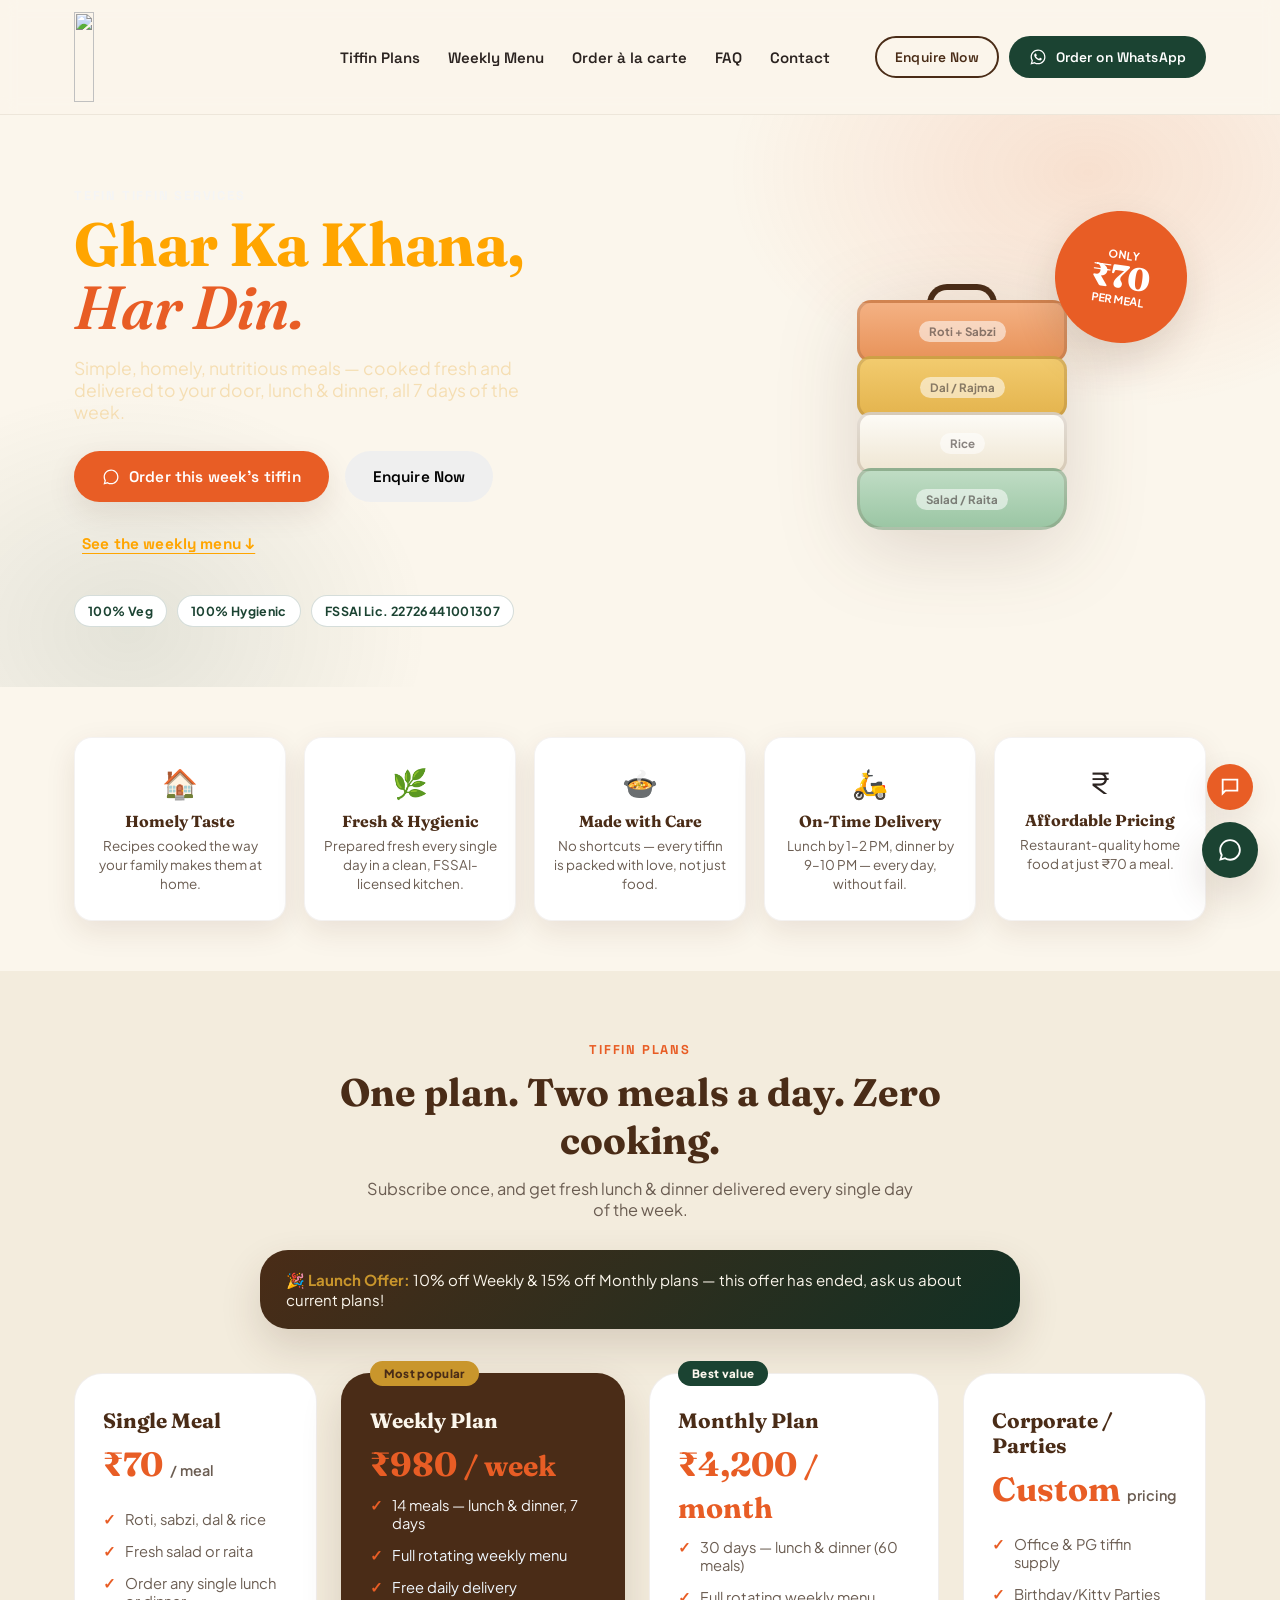
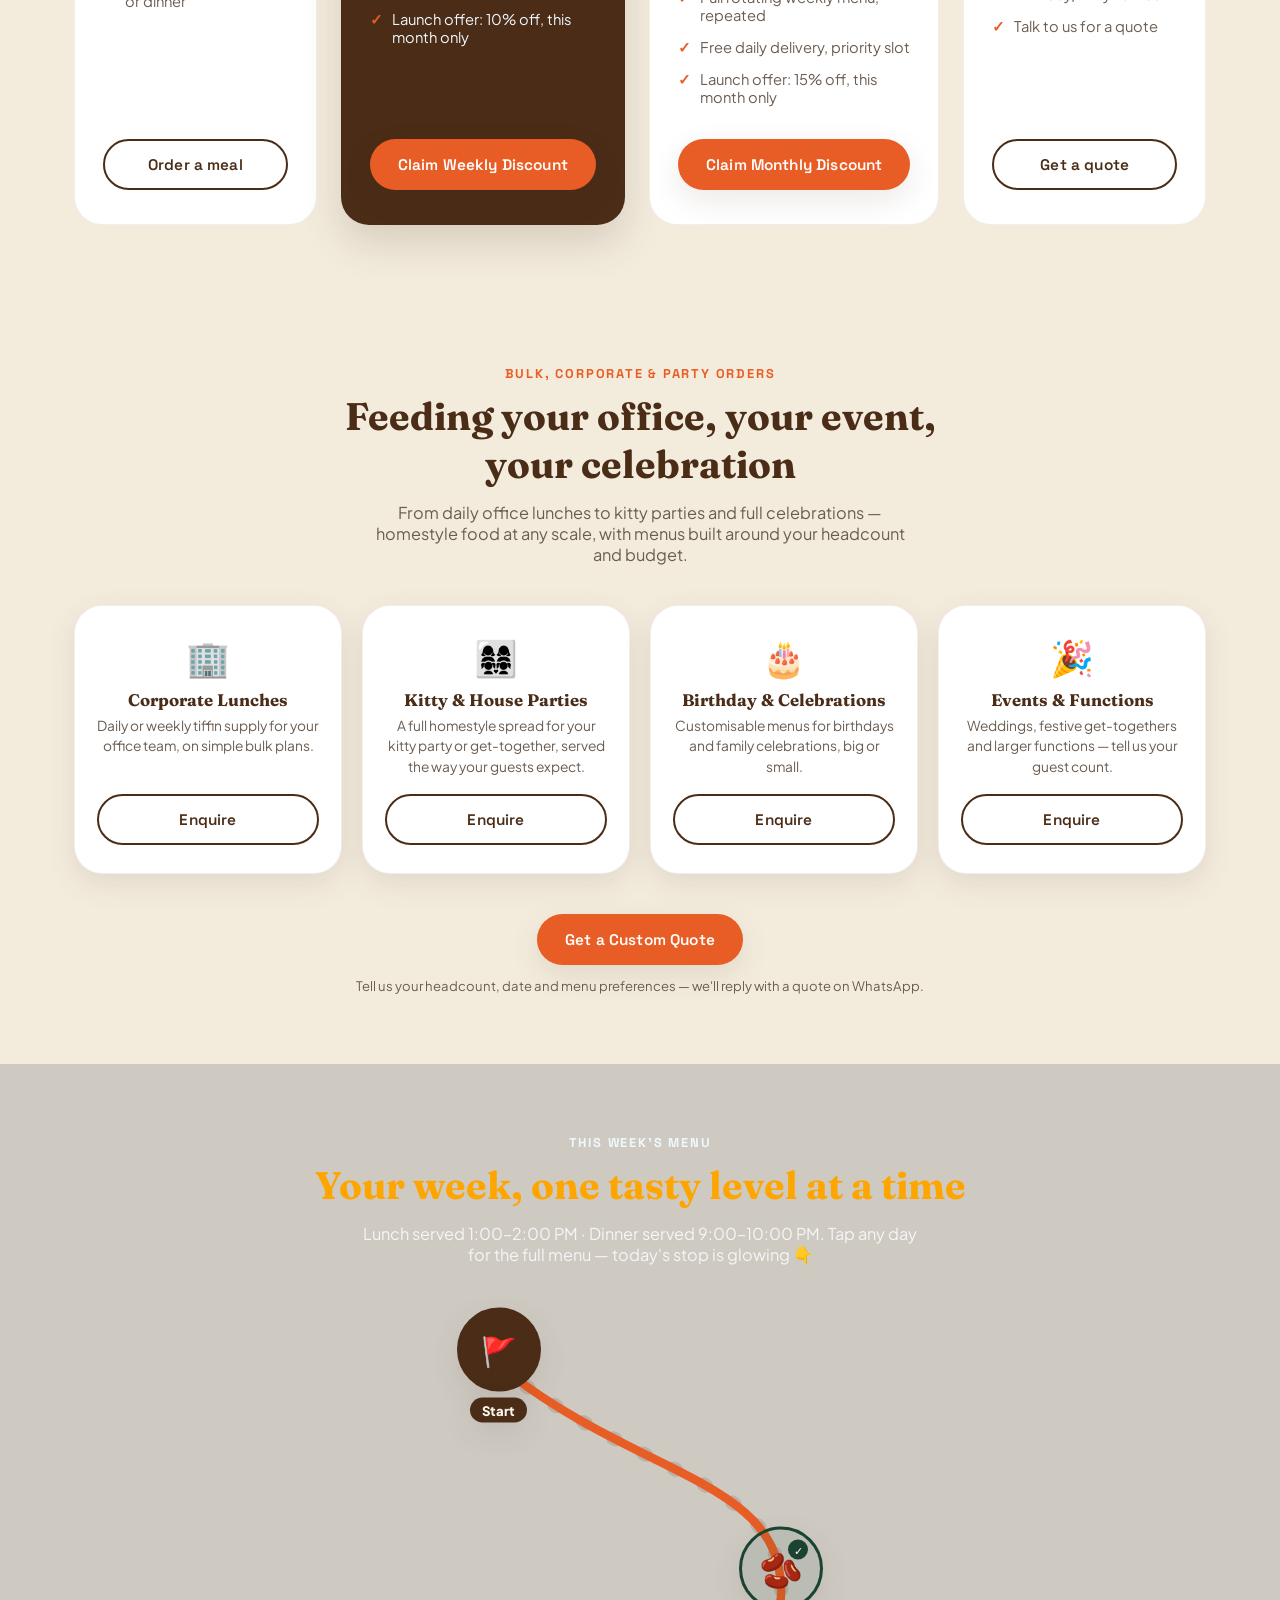
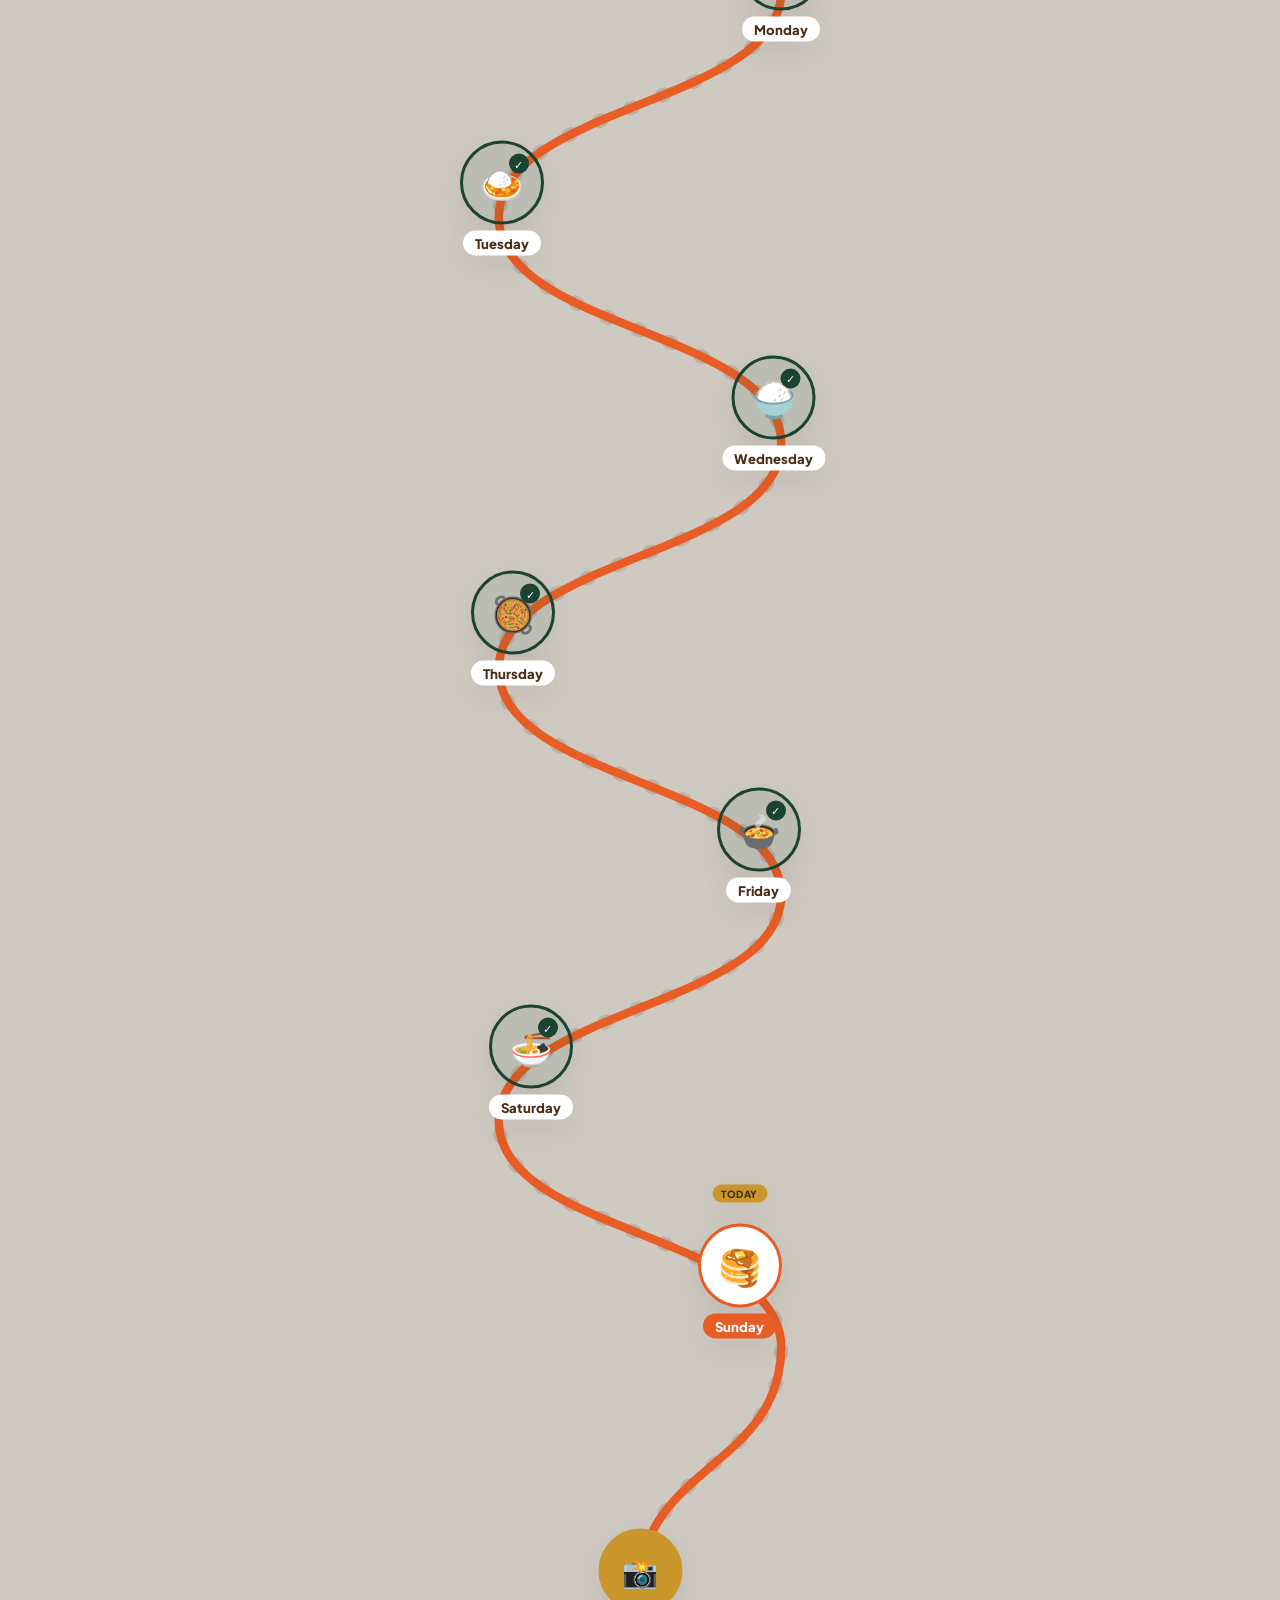
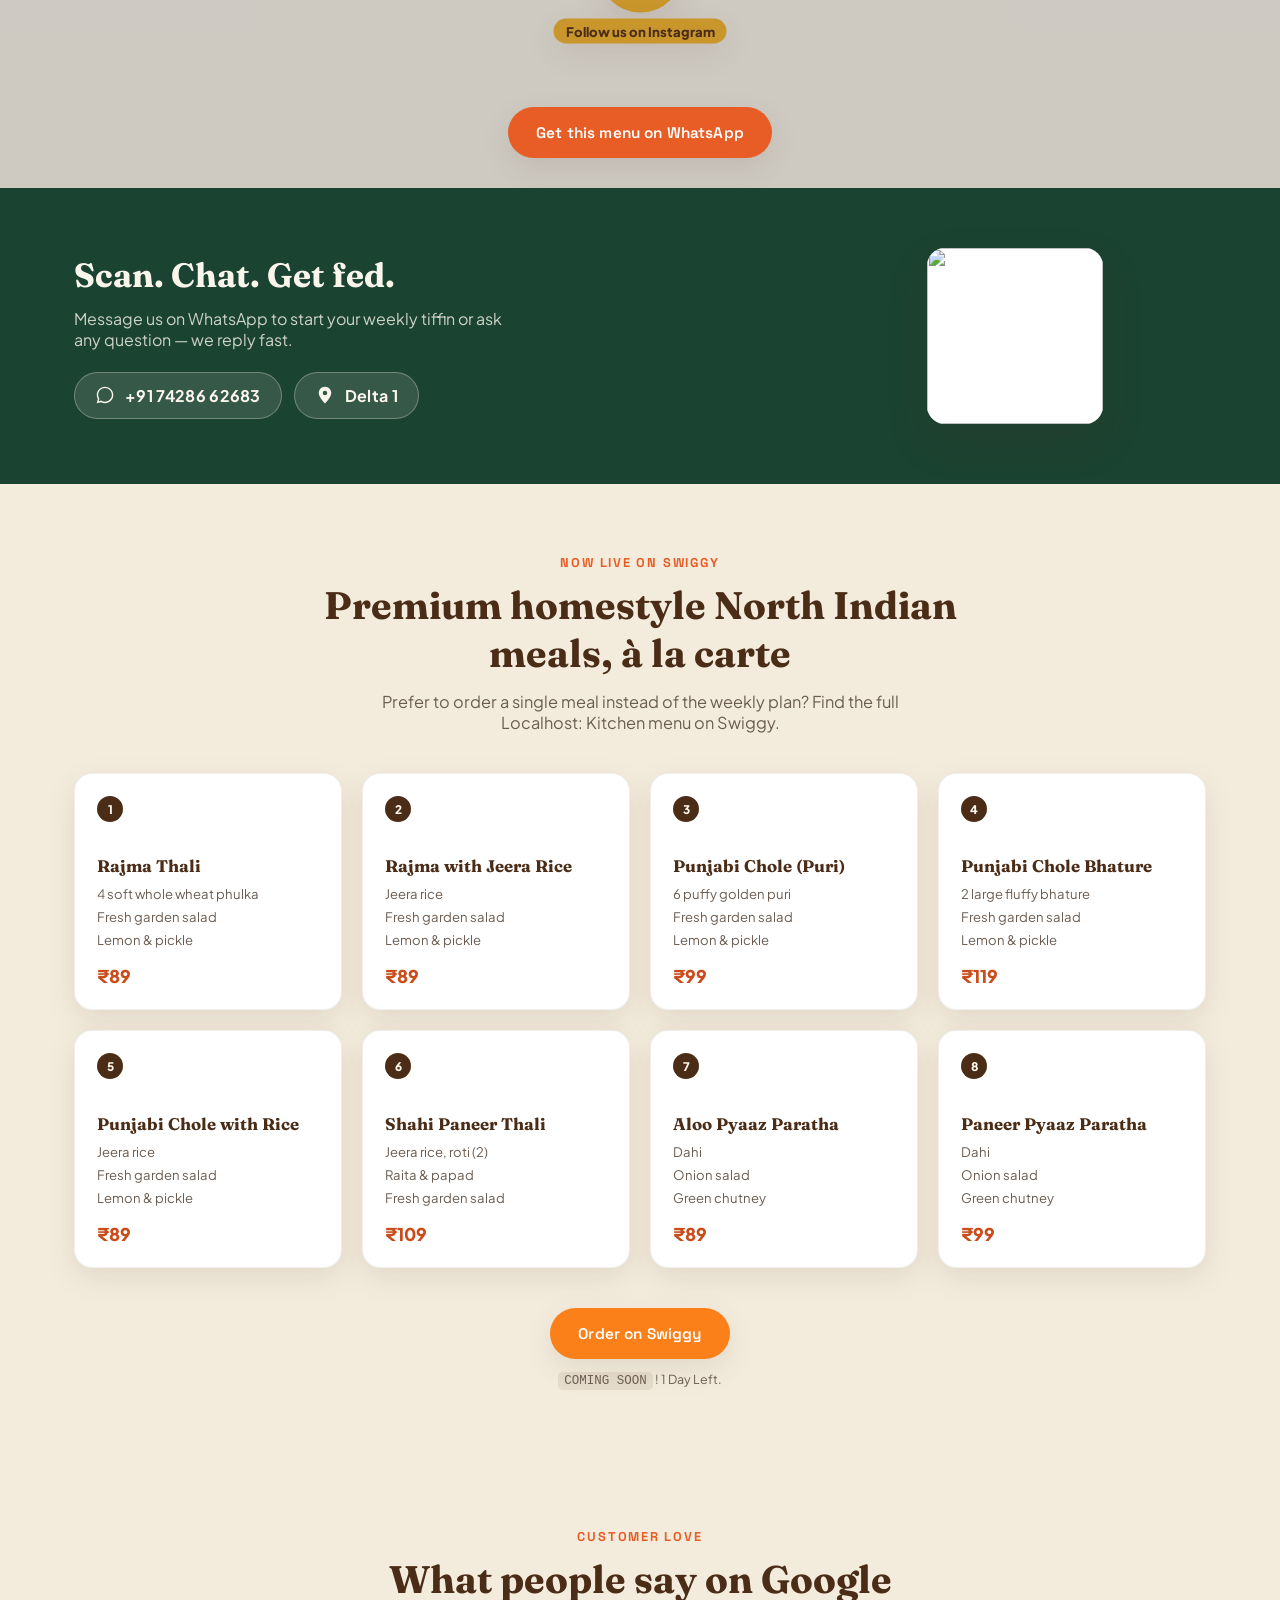
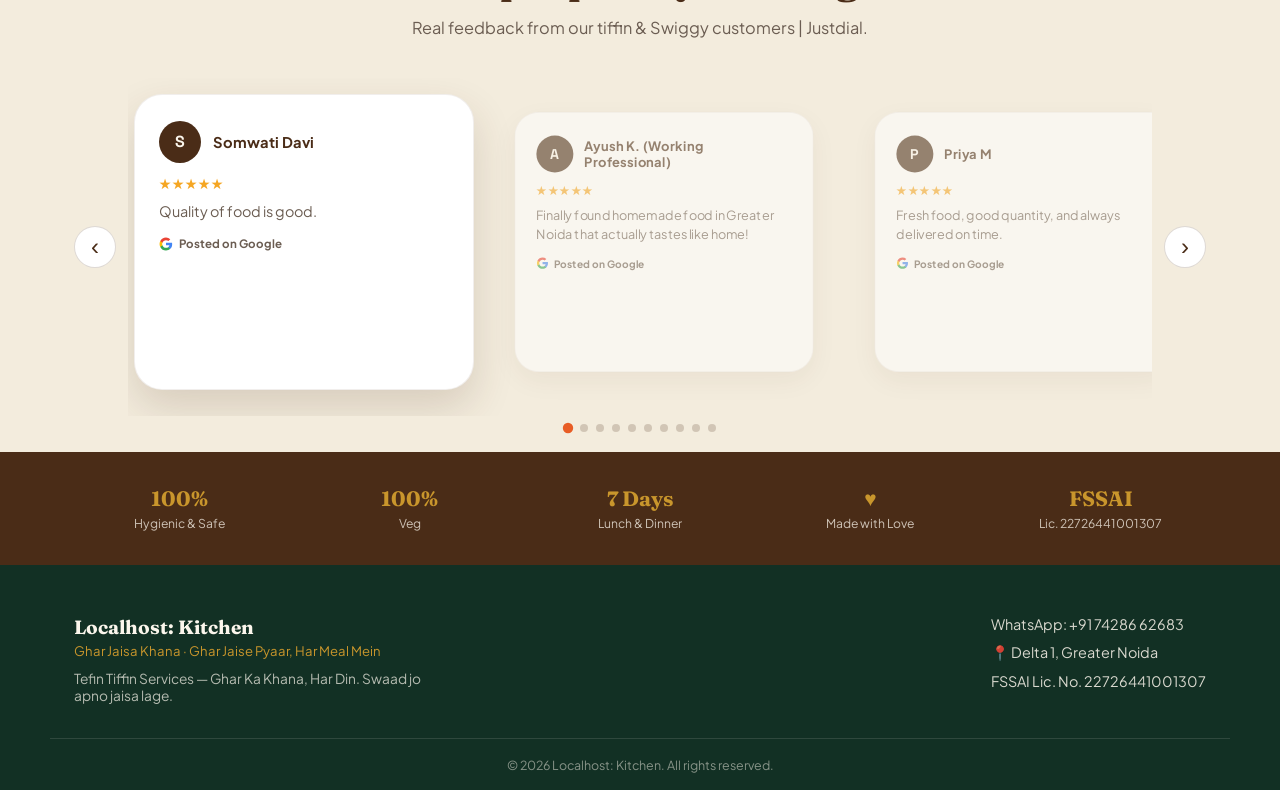
==== index.html @ fe73e22f "Initial commit via Netlify [skip ci]" ====
<!DOCTYPE html>
<html lang="en-IN">
<head>
  <script type="application/ld+json">
{
  "@context":"https://schema.org",
  "@type":"Restaurant",
  "name":"Localhost Kitchen",
  "image":"https://localhostkitchen.netlify.app/images/Favicon_localhost.png",
  "url":"https://localhostkitchen.netlify.app/",
  "telephone":"+91-7428662683",
  "description":"Homemade vegetarian tiffin service in Greater Noida offering fresh lunch and dinner every day. Meals start from ₹70 and monthly subscription is available for ₹3570.",
  "servesCuisine":"Indian",
  "priceRange":"₹70 - ₹3570",
  "currenciesAccepted":"INR",
  "paymentAccepted":"UPI, Cash",
  "menu":"https://localhostkitchen.netlify.app/",
  "hasMenu":"https://localhostkitchen.netlify.app/",
  "address":{
    "@type":"PostalAddress",
     "streetAddress": "C - 334, Delta 1",
     "addressLocality": "Greater Noida",
     "addressRegion": "Uttar Pradesh",
     "postalCode": "201310",
     "addressCountry": "IN"
  },
  "openingHours":"Mo-Su 13:00-22:00",
  "areaServed":[
    "Greater Noida",
    "Delta 1",
    "Alpha 1",
    "Alpha 2",
    "Beta 1",
    "Gamma 1",
    "Knowledge Park"
  ],
  "sameAs":[
    "https://www.instagram.com/localhost.kitchen/",
    "https://share.google/eZuXLdYk99x84A1C8",
    "menu": "https://localhostkitchen.netlify.app/#menu",
    "hasMenu": "https://localhostkitchen.netlify.app/#menu"
  ],
  "hasOfferCatalog":{
    "@type":"OfferCatalog",
    "name":"Meal Plans",
    "itemListElement":[
      {
        "@type":"Offer",
        "name":"Single Meal",
        "price":"70",
        "priceCurrency":"INR"
      },
      {
        "@type":"Offer",
        "name":"Monthly Subscription",
        "price":3570",
        "priceCurrency":"INR"
      }
    ]
  },
  "identifier":{
    "@type":"PropertyValue",
    "name":"FSSAI",
    "value":"22726441001307"
  }
}
</script>
<meta charset="UTF-8">
<meta name="viewport" content="width=device-width, initial-scale=1.0">
<meta name="google-site-verification" content="5gVZaJXEPz7b8CGXZy4lvnwUR5CwL2-o9mjreXRBrK8" />
<title>Localhost Kitchen | Homemade Tiffin Service in Greater Noida | Lunch & Dinner Delivery</title>
<link rel="canonical" href="https://localhostkitchen.netlify.app/">
<link rel="icon" type="image/png" sizes="48x48" href="images/Favicon_localhost.png">
<link rel="apple-touch-icon" sizes="180x180" href="images/Favicon_localhost.png">
<meta name="description" content="Localhost Kitchen offers fresh homemade tiffin service in Greater Noida. Healthy vegetarian lunch and dinner delivered daily. Starting from ₹70 per meal.">
<meta name="keywords" content="tiffin service Greater Noida, homemade food, lunch delivery, dinner delivery, veg meals, Localhost Kitchen, Delta 1, healthy food">
<meta name="robots" content="index, follow">
<meta property="og:title" content="Localhost Kitchen | Homemade Tiffin Service in Greater Noida">
<meta property="og:description" content="Fresh Homemade Tiffin Service in Greater Noida">
<meta property="og:image" content="https://localhostkitchen.netlify.app/images/Favicon_localhost.png">
<meta property="og:url" content="https://localhostkitchen.netlify.app/">
<meta property="og:type" content="website">
<link rel="preconnect" href="https://fonts.googleapis.com">
<link rel="preconnect" href="https://fonts.gstatic.com" crossorigin>
<link rel="stylesheet" href="https://cdnjs.cloudflare.com/ajax/libs/font-awesome/6.6.0/css/all.min.css">
<link href="https://fonts.googleapis.com/css2?family=Fraunces:ital,opsz,wght@0,9..144,400;0,9..144,600;0,9..144,700;0,9..144,900;1,9..144,500&family=Plus+Jakarta+Sans:wght@400;500;600;700;800&family=Space+Grotesk:wght@500;600;700&display=swap" rel="stylesheet">
<link rel="stylesheet" href="style.css">
</head>
<body>

<!-- ===== NAV ===== -->
<header class="nav" id="nav">
  <div class="nav-inner">
    <a href="#top" class="brand">
      <span class="brand-mark" aria-hidden="true">
            <img viewBox="0 0 48 48" width="220" height="90" src="images/Logo_Localhost.png" alt="" >
        
      </span>
      <!-- <span class="brand-text">
        <strong>Localhost: Kitchen</strong>
        <em>Ghar Jaisa Khana</em>
        <img src="images/Logo_Localhost.png" alt="">
      </span> -->
    </a>
    <nav class="nav-links" id="navLinks">
      <a href="#tiffin">Tiffin Plans</a>
      <a href="#menu">Weekly Menu</a>
      <a href="#swiggy">Order à la carte</a>
      <a href="faq.html">FAQ</a>
      <a href="#contact">Contact</a>
    </nav>
    <div class="nav-cta">
      <button type="button" class="btn btn-outline" data-open-modal="enquiryModal">Enquire Now</button>
      <a href="https://wa.me/917428662683" target="_blank" rel="noopener" class="btn btn-whatsapp">
        <svg viewBox="0 0 24 24" width="18" height="18" fill="currentColor"><path d="M12.04 2C6.58 2 2.13 6.45 2.13 11.91c0 1.75.46 3.45 1.32 4.95L2 22l5.29-1.39a9.87 9.87 0 0 0 4.75 1.21h.01c5.46 0 9.9-4.45 9.9-9.91C21.96 6.45 17.5 2 12.04 2zm0 18.06h-.01a8.2 8.2 0 0 1-4.18-1.15l-.3-.18-3.13.82.84-3.05-.2-.31a8.16 8.16 0 0 1-1.26-4.37c0-4.53 3.7-8.22 8.24-8.22 2.2 0 4.27.86 5.83 2.42a8.19 8.19 0 0 1 2.41 5.82c0 4.54-3.7 8.22-8.24 8.22zm4.52-6.16c-.25-.12-1.47-.72-1.7-.81-.23-.08-.4-.12-.56.13-.17.25-.65.81-.79.97-.15.17-.29.19-.54.06-.25-.12-1.05-.39-2-1.23a7.5 7.5 0 0 1-1.38-1.72c-.14-.25-.02-.38.11-.51.11-.11.25-.29.37-.44.12-.15.16-.25.25-.42.08-.17.04-.31-.02-.44-.06-.12-.56-1.35-.77-1.85-.2-.48-.41-.42-.56-.43h-.48c-.17 0-.44.06-.67.31-.23.25-.87.85-.87 2.08 0 1.22.89 2.4 1.02 2.57.12.17 1.75 2.67 4.24 3.74.59.26 1.05.41 1.41.52.59.19 1.13.16 1.56.1.48-.07 1.47-.6 1.67-1.18.21-.58.21-1.08.15-1.18-.06-.1-.23-.16-.48-.28z"/></svg>
        Order on WhatsApp
      </a>
    </div>
    <button class="hamburger" id="hamburger" aria-label="Toggle menu" aria-expanded="false">
      <span></span><span></span><span></span>
    </button>
  </div>
</header>

<main id="top">

  <!-- ===== HERO ===== -->
  <section class="hero">
    <div class="hero-bg" aria-hidden="true"></div>
    <div class="hero-inner">
      <div class="hero-copy">
        <p class="eyebrow" style="color: whitesmoke;" >Tefin Tiffin Services</p>
        <h1 style="color: orange;">Ghar Ka Khana,<br><span class="accent">Har Din.</span></h1>
        <p class="hero-sub" style="color: wheat;" >Simple, homely, nutritious meals — cooked fresh and delivered to your door, lunch &amp; dinner, all 7 days of the week.</p>
        <div class="hero-actions">
          <button type="button" class="btn btn-primary" data-wa-order="Hi! I'd like to know more about the Tefin weekly tiffin plan.">
            <svg viewBox="0 0 24 24" width="18" height="18" fill="currentColor"><path d="M12.04 2C6.58 2 2.13 6.45 2.13 11.91c0 1.75.46 3.45 1.32 4.95L2 22l5.29-1.39a9.87 9.87 0 0 0 4.75 1.21h.01c5.46 0 9.9-4.45 9.9-9.91C21.96 6.45 17.5 2 12.04 2zm0 18.06h-.01a8.2 8.2 0 0 1-4.18-1.15l-.3-.18-3.13.82.84-3.05-.2-.31a8.16 8.16 0 0 1-1.26-4.37c0-4.53 3.7-8.22 8.24-8.22 2.2 0 4.27.86 5.83 2.42a8.19 8.19 0 0 1 2.41 5.82c0 4.54-3.7 8.22-8.24 8.22z"/></svg>
            Order this week's tiffin
          </button>
          <button type="button" class="btn " data-open-modal="enquiryModal">Enquire Now</button>
          <a href="#menu" class="btn btn-ghost" style="color: orange;"><strong>See the weekly menu ↓</strong></a>
        </div>
        <div class="hero-badges">
          <span>100% Veg</span>
          <span>100% Hygienic</span>
          <span>FSSAI Lic. 22726441001307</span>
        </div>
      </div>

      <div class="hero-visual">
        <div class="price-tag">
          <span class="price-tag-top">Only</span>
          <span class="price-tag-amt">₹70</span>
          <span class="price-tag-bottom">per meal</span>
          <span class="price-tag-week">7 days · 14 meals · ₹882/week</span>
        </div>
        <div class="tiffin-stack" aria-hidden="true">
          <div class="tiffin-handle"></div>
          <div class="tiffin-tier tier-1"><span>Roti + Sabzi</span></div>
          <div class="tiffin-tier tier-2"><span>Dal / Rajma</span></div>
          <div class="tiffin-tier tier-3"><span>Rice</span></div>
          <div class="tiffin-tier tier-4"><span>Salad / Raita</span></div>
        </div>
      </div>
    </div>
  </section>

  <!-- ===== FEATURES ===== -->
  <section class="features">
    <div class="section-inner">
      <div class="feature">
        <div class="feature-icon">🏠</div>
        <h3>Homely Taste</h3>
        <p>Recipes cooked the way your family makes them at home.</p>
      </div>
      <div class="feature">
        <div class="feature-icon">🌿</div>
        <h3>Fresh &amp; Hygienic</h3>
        <p>Prepared fresh every single day in a clean, FSSAI-licensed kitchen.</p>
      </div>
      <div class="feature">
        <div class="feature-icon">🍲</div>
        <h3>Made with Care</h3>
        <p>No shortcuts — every tiffin is packed with love, not just food.</p>
      </div>
      <div class="feature">
        <div class="feature-icon">🛵</div>
        <h3>On-Time Delivery</h3>
        <p>Lunch by 1–2 PM, dinner by 9–10 PM — every day, without fail.</p>
      </div>
      <div class="feature">
        <div class="feature-icon">₹</div>
        <h3>Affordable Pricing</h3>
        <p>Restaurant-quality home food at just ₹70 a meal.</p>
      </div>
    </div>
  </section>

  <!-- ===== TIFFIN PLANS ===== -->
  <section class="tiffin-plans" id="tiffin">
    <div class="section-inner">
      <p class="eyebrow center">Tiffin Plans</p>
      <h2 class="center">One plan. Two meals a day. Zero cooking.</h2>
      <p class="section-sub center">Subscribe once, and get fresh lunch &amp; dinner delivered every single day of the week.</p>

      <div class="promo-banner" id="promoBanner">
        <div class="promo-banner-text">
          <strong>🎉 Launch Offer:</strong> 10% off Weekly &amp; 15% off Monthly plans
        </div>
        <div class="promo-countdown" id="promoCountdown" aria-live="polite">
          <div class="promo-unit"><span id="cdDays">--</span><small>Days</small></div>
          <div class="promo-unit"><span id="cdHours">--</span><small>Hrs</small></div>
          <div class="promo-unit"><span id="cdMins">--</span><small>Min</small></div>
          <div class="promo-unit"><span id="cdSecs">--</span><small>Sec</small></div>
        </div>
      </div>

      <div class="plan-cards">
        <div class="plan-card">
          <h3>Single Meal</h3>
          <p class="plan-price">₹70 <span>/ meal</span></p>
          <ul>
            <li>Roti, sabzi, dal &amp; rice</li>
            <li>Fresh salad or raita</li>
            <li>Order any single lunch or dinner</li>
          </ul>
          <button type="button" class="btn btn-outline" data-wa-order="Hi! I'd like to order a single tiffin meal.">Order a meal</button>
        </div>
        <div class="plan-card plan-card--featured">
          <span class="plan-badge">Most popular</span>
          <h3>Weekly Plan</h3>
          <div class="plan-price-wrap">
            <p class="plan-price-original" id="weeklyOriginalPrice">₹980 <span>/ week</span></p>
            <p class="plan-price promo-price" id="weeklyPromoPrice">₹882 <span>/ week</span></p>
          </div>
          <span class="discount-badge" id="weeklyDiscountBadge">10% OFF</span>
          <ul>
            <li style="color: whitesmoke;">14 meals — lunch &amp; dinner, 7 days</li>
            <li style="color: aliceblue;" >Full rotating weekly menu</li>
            <li style="color: aliceblue;">Free daily delivery</li>
            <li style="color: aliceblue;">Launch offer: 10% off, this month only</li>
          </ul>
          <button type="button" class="btn btn-primary" data-enquiry-preset="Weekly Tiffin Plan" data-enquiry-message="Hi! I'd like to claim the 10% weekly tiffin discount (₹882/week).">Claim Weekly Discount</button>
        </div>
        <div class="plan-card">
          <span class="plan-badge plan-badge--green">Best value</span>
          <h3>Monthly Plan</h3>
          <div class="plan-price-wrap">
            <p class="plan-price-original" id="monthlyOriginalPrice">₹4,200 <span>/ month</span></p>
            <p class="plan-price promo-price" id="monthlyPromoPrice">₹3,570 <span>/ month</span></p>
          </div>
          <span class="discount-badge" id="monthlyDiscountBadge">15% OFF</span>
          <ul>
            <li>30 days — lunch &amp; dinner (60 meals)</li>
            <li>Full rotating weekly menu, repeated</li>
            <li>Free daily delivery, priority slot</li>
            <li>Launch offer: 15% off, this month only</li>
          </ul>
          <button type="button" class="btn btn-primary" data-enquiry-preset="Monthly Tiffin Plan" data-enquiry-message="Hi! I'd like to claim the 15% monthly tiffin discount (₹3,570/month).">Claim Monthly Discount</button>
        </div>
        <div class="plan-card">
          <h3>Corporate / Parties</h3>
          <p class="plan-price">Custom <span>pricing</span></p>
          <ul>
            <li>Office &amp; PG tiffin supply</li>
            <li>Birthday/Kitty Parties</li>
            <li>Talk to us for a quote</li> 
          </ul>
          <button type="button" class="btn btn-outline" data-wa-order="Hi! I'd like a quote for bulk/corporate tiffin supply.">Get a quote</button>
        </div>
      </div>
    </div>
  </section>

  <!-- ===== BULK, CORPORATE & PARTY ORDERS ===== -->
  <section class="bulk-orders" id="bulk-orders">
    <div class="section-inner">
      <p class="eyebrow center">Bulk, Corporate &amp; Party Orders</p>
      <h2 class="center">Feeding your office, your event, your celebration</h2>
      <p class="section-sub center">From daily office lunches to kitty parties and full celebrations — homestyle food at any scale, with menus built around your headcount and budget.</p>
    </div>

    <div class="section-inner">
      <div class="bulk-grid">
        <div class="bulk-card">
          <div class="bulk-icon" aria-hidden="true">🏢</div>
          <h3>Corporate Lunches</h3>
          <p>Daily or weekly tiffin supply for your office team, on simple bulk plans.</p>
          <button type="button" class="btn btn-outline" data-enquiry-preset="Corporate / Bulk / Party Orders" data-enquiry-message="Hi! I'd like a quote for daily corporate lunch supply.">Enquire</button>
        </div>
        <div class="bulk-card">
          <div class="bulk-icon" aria-hidden="true">👩‍👩‍👧‍👧</div>
          <h3>Kitty &amp; House Parties</h3>
          <p>A full homestyle spread for your kitty party or get-together, served the way your guests expect.</p>
          <button type="button" class="btn btn-outline" data-enquiry-preset="Corporate / Bulk / Party Orders" data-enquiry-message="Hi! I'd like a quote for a kitty/house party order.">Enquire</button>
        </div>
        <div class="bulk-card">
          <div class="bulk-icon" aria-hidden="true">🎂</div>
          <h3>Birthday &amp; Celebrations</h3>
          <p>Customisable menus for birthdays and family celebrations, big or small.</p>
          <button type="button" class="btn btn-outline" data-enquiry-preset="Corporate / Bulk / Party Orders" data-enquiry-message="Hi! I'd like a quote for a birthday/celebration order.">Enquire</button>
        </div>
        <div class="bulk-card">
          <div class="bulk-icon" aria-hidden="true">🎉</div>
          <h3>Events &amp; Functions</h3>
          <p>Weddings, festive get-togethers and larger functions — tell us your guest count.</p>
          <button type="button" class="btn btn-outline" data-enquiry-preset="Corporate / Bulk / Party Orders" data-enquiry-message="Hi! I'd like a quote for an event/function order.">Enquire</button>
        </div>
      </div>

      <div class="bulk-cta">
        <button type="button" class="btn btn-primary" data-enquiry-preset="Corporate / Bulk / Party Orders" data-enquiry-message="Hi! I'd like a custom quote for a bulk/party/corporate order.">Get a Custom Quote</button>
        <p class="bulk-note">Tell us your headcount, date and menu preferences — we'll reply with a quote on WhatsApp.</p>
      </div>
    </div>
  </section>

  <!-- ===== WEEKLY MENU — ROADMAP ===== -->
  <section class="roadmap-section" id="menu">
    <!-- Background Video -->
    <video autoplay muted loop playsinline id="menu-video">
        <source src="images/Background.mp4" type="video/mp4">
    </video>

    <div class="section-inner">
      <p class="eyebrow center" style="color: aliceblue;">This Week's Menu</p>
      <h2 class="center" style="color: orange;">Your week, one tasty level at a time</h2>
      <p class="section-sub center" style="color: whitesmoke">Lunch served 1:00–2:00 PM · Dinner served 9:00–10:00 PM. Tap any day for the full menu — today's stop is glowing 👇</p>
    </div>

    <div class="roadmap-wrap" id="roadmapWrap">
      <svg class="roadmap-svg" viewBox="0 0 340 1400" preserveAspectRatio="none" aria-hidden="true">
        <path id="trailPathBg" class="trail-bg"
          d="M70,50 C170,130 270,130 270,210 C270,290 70,290 70,370 C70,450 270,450 270,530 C270,610 70,610 70,690 C70,770 270,770 270,850 C270,930 70,930 70,1010 C70,1090 270,1090 270,1170 C270,1255 170,1255 170,1340"/>
        <path id="trailPath" class="trail-fg"
          d="M70,50 C170,130 270,130 270,210 C270,290 70,290 70,370 C70,450 270,450 270,530 C270,610 70,610 70,690 C70,770 270,770 270,850 C270,930 70,930 70,1010 C70,1090 270,1090 270,1170 C270,1255 170,1255 170,1340"/>
      </svg>
      <div class="roadmap-nodes" id="roadmapNodes"><!-- injected by script.js --></div>
    </div>

    <div class="section-inner">
      <div class="menu-cta">
        <button type="button" class="btn btn-primary" data-wa-order="Hi! I'd like to see this week's tiffin menu and subscribe.">Get this menu on WhatsApp</button>
      </div>
    </div>
  </section>

  <!-- ===== DAY DETAIL MODAL ===== -->
  <div class="modal-overlay" id="dayModal">
    <div class="modal-box modal-box--day">
      <button type="button" class="modal-close" data-close-modal aria-label="Close">&times;</button>
      <div id="dayModalContent"><!-- injected by script.js --></div>
    </div>
  </div>

  <!-- ===== ENQUIRY MODAL ===== -->
  <div class="modal-overlay" id="enquiryModal">
    <div class="modal-box">
      <button type="button" class="modal-close" data-close-modal aria-label="Close">&times;</button>
      <p class="eyebrow">Quick Enquiry</p>
      <h3>Tell us what you need</h3>
      <p class="modal-sub">Fill this in and we'll get back to you on WhatsApp shortly.</p>
      <form id="enquiryForm" novalidate>
        <label>Name*
          <input type="text" name="name" placeholder="Your full name" required>
        </label>
        <label>Phone / WhatsApp*
          <input type="tel" name="phone" placeholder="10-digit mobile number" minlength="10" maxlength="10" required pattern="[0-9+ ]{10}">
        </label>
        <label>Locality / Address
          <input type="text" name="locality" placeholder="Area, landmark">
        </label>
        <label>Interested in
          <select name="mealPreference">
            <option>Weekly Tiffin Plan</option>
            <option>Corporate / Bulk / Party Orders</option>
            <option>Monthly Tiffin Plan</option>
            <option>Single Meal</option>
            <option>Swiggy Order Query</option>
            <option>Something else</option>
          </select>
        </label>
        <label>Message
          <textarea name="message" rows="3" placeholder="Anything else we should know?"></textarea>
        </label>
        <button type="submit" class="btn btn-primary" id="enquirySubmitBtn">Send Enquiry</button>
        <p class="form-status" id="formStatus" role="status" aria-live="polite"></p>
      </form>
    </div>
  </div>

  <!-- ===== SWIPE-TO-CONFIRM ORDER MODAL ===== -->
  <div class="modal-overlay" id="confirmOrderModal">
    <div class="modal-box">
      <button type="button" class="modal-close" data-close-modal aria-label="Close">&times;</button>
      <p class="eyebrow">Confirm Order</p>
      <h3>One last check</h3>
      <p class="modal-sub">Swipe the button below to confirm and send your order on WhatsApp.</p>
      <div class="confirm-summary" id="confirmSummary"><!-- injected by script.js --></div>
      <div class="swipe-track" id="swipeTrack">
        <div class="swipe-fill" id="swipeFill"></div>
        <span class="swipe-label" id="swipeLabel">Swipe to confirm →</span>
        <div class="swipe-thumb" id="swipeThumb" tabindex="0" role="button" aria-label="Swipe or press Enter to confirm order">
          <svg viewBox="0 0 24 24" width="20" height="20" fill="none" stroke="currentColor" stroke-width="2.4"><path d="M5 12h14M13 6l6 6-6 6"/></svg>
        </div>
      </div>
    </div>
  </div>

  <!-- ===== WHATSAPP / QUICK ORDER STRIP ===== -->
  <section class="qr-strip">
    <div class="section-inner qr-inner">
      <div class="qr-copy">
        <h2>Scan. Chat. Get fed.</h2>
        <p>Message us on WhatsApp to start your weekly tiffin or ask any question — we reply fast.</p>
        <div class="qr-links">
        <a class="whatsapp-number" href="https://wa.me/917428662683" target="_blank" rel="noopener">
          <svg viewBox="0 0 24 24" width="20" height="20" fill="currentColor"><path d="M12.04 2C6.58 2 2.13 6.45 2.13 11.91c0 1.75.46 3.45 1.32 4.95L2 22l5.29-1.39a9.87 9.87 0 0 0 4.75 1.21h.01c5.46 0 9.9-4.45 9.9-9.91C21.96 6.45 17.5 2 12.04 2zm0 18.06h-.01a8.2 8.2 0 0 1-4.18-1.15l-.3-.18-3.13.82.84-3.05-.2-.31a8.16 8.16 0 0 1-1.26-4.37c0-4.53 3.7-8.22 8.24-8.22 2.2 0 4.27.86 5.83 2.42a8.19 8.19 0 0 1 2.41 5.82c0 4.54-3.7 8.22-8.24 8.22z"/></svg>
          +91 74286 62683
        </a>
        <a class="whatsapp-number" href="https://share.google/BOm4WhmvQFUS2fyLs" target="_blank" rel="noopener">
          <svg viewBox="0 0 24 24" width="20" height="20" fill="currentColor"><path d="M12 2C7.86 2 4.5 5.36 4.5 9.5c0 5.5 7.5 12.5 7.5 12.5s7.5-7 7.5-12.5C19.5 5.36 16.14 2 12 2zm0 10.25a2.75 2.75 0 1 1 0-5.5 2.75 2.75 0 0 1 0 5.5z"/></svg>
          Delta 1
        </a>
        </div>
      </div>
      <div class="qr-box">
        <div class="qr-placeholder" id="qrPlaceholder">
          <img src="images/QR_Ayush.jpeg" alt="">
        </div>
      </div>
    </div>
  </section>

  <!-- ===== SWIGGY MENU ===== -->
  <section class="swiggy" id="swiggy">
    <div class="section-inner">
      <p class="eyebrow center">Now live on Swiggy</p>
      <h2 class="center">Premium homestyle North Indian meals, à la carte</h2>
      <p class="section-sub center">Prefer to order a single meal instead of the weekly plan? Find the full Localhost: Kitchen menu on Swiggy.</p>

      <div class="swiggy-grid" id="swiggyGrid">
        <!-- cards injected by script.js, static fallback below for no-JS -->
        <noscript>
          <p>Rajma Thali — ₹89 · Rajma with Jeera Rice — ₹89 · Punjabi Chole — ₹99 · Chole Bhature — ₹119 · Punjabi Chole with Rice — ₹89 · Shahi Paneer Thali — ₹109 · Aloo Pyaaz Paratha — ₹89 · Paneer Pyaaz Paratha — ₹99</p>
        </noscript>
      </div>

      <div class="swiggy-cta">
        <a href="#" class="btn btn-swiggy" id="swiggyLink" target="_blank" rel="noopener">
          Order on Swiggy
        </a>
        <p class="swiggy-note"><code>COMING SOON</code> ! 1 Day Left.</p>
      </div>
    </div>
  </section>

  <!-- ===== GOOGLE REVIEWS ===== -->
  <section class="reviews" id="reviews">
    <div class="section-inner">
      <p class="eyebrow center">Customer Love</p>
      <h2 class="center">What people say on Google</h2>
      <p class="section-sub center">Real feedback from our tiffin &amp; Swiggy customers | Justdial.</p>
    </div>

    <div class="reviews-carousel-wrap">
      <button type="button" class="reviews-arrow reviews-arrow--prev" id="reviewsPrev" aria-label="Previous review">‹</button>
      <div class="reviews-track" id="reviewsTrack"><!-- injected by script.js --></div>
      <button type="button" class="reviews-arrow reviews-arrow--next" id="reviewsNext" aria-label="Next review">›</button>
    </div>
    <div class="reviews-dots" id="reviewsDots"><!-- injected by script.js --></div>
  </section>

  <!-- ===== TRUST STRIP ===== -->
  <section class="trust">
    <div class="section-inner trust-inner">
      <div><strong>100%</strong><span>Hygienic &amp; Safe</span></div>
      <div><strong>100%</strong><span>Veg</span></div>
      <div><strong>7 Days</strong><span>Lunch &amp; Dinner</span></div>
      <div><strong>♥</strong><span>Made with Love</span></div>
      <div><strong>FSSAI</strong><span>Lic. 22726441001307</span></div>
    </div>
  </section>

  <!-- ===== CONTACT / FOOTER ===== -->
  <footer class="footer" id="contact">
    <div class="section-inner footer-inner">
      <div class="footer-brand">
        <strong>Localhost: Kitchen</strong>
        <em>Ghar Jaisa Khana · Ghar Jaise Pyaar, Har Meal Mein</em>
        <p>Tefin Tiffin Services — Ghar Ka Khana, Har Din. Swaad jo apno jaisa lage.</p>
      </div>
      <div class="footer-contact">
        <a href="https://wa.me/917428662683" target="_blank" rel="noopener">WhatsApp: +91 74286 62683</a>
        <a href="https://share.google/S442n49HWKLQG4zlt" target="_blank" rel="noopener">📍 Delta 1, Greater Noida</a>
        <span>FSSAI Lic. No. 22726441001307</span>
      </div>
    </div>
    <div class="footer-bottom">© <span id="year"></span> Localhost: Kitchen. All rights reserved.</div>
  </footer>

</main>

<div class="float-actions">
  <button type="button" class="float-enquire" data-open-modal="enquiryModal" aria-label="Send an enquiry">
    <svg viewBox="0 0 24 24" width="22" height="22" fill="none" stroke="currentColor" stroke-width="2"><path d="M4 4h16v12H7l-3 3V4z"/></svg>
  </button>
  <a href="https://wa.me/917428662683" target="_blank" rel="noopener" class="float-whatsapp" aria-label="Order on WhatsApp">
    <svg viewBox="0 0 24 24" width="26" height="26" fill="currentColor"><path d="M12.04 2C6.58 2 2.13 6.45 2.13 11.91c0 1.75.46 3.45 1.32 4.95L2 22l5.29-1.39a9.87 9.87 0 0 0 4.75 1.21h.01c5.46 0 9.9-4.45 9.9-9.91C21.96 6.45 17.5 2 12.04 2zm0 18.06h-.01a8.2 8.2 0 0 1-4.18-1.15l-.3-.18-3.13.82.84-3.05-.2-.31a8.16 8.16 0 0 1-1.26-4.37c0-4.53 3.7-8.22 8.24-8.22 2.2 0 4.27.86 5.83 2.42a8.19 8.19 0 0 1 2.41 5.82c0 4.54-3.7 8.22-8.24 8.22z"/></svg>
  </a>
</div>

<script src="script.js"></script>
</body>
</html>
---- style.css ----
/* =========================================================
   Localhost: Kitchen — Tefin Tiffin Services
   Design tokens
   ========================================================= */
:root{
  --cream:      #FBF6EC;
  --cream-2:    #F3ECDD;
  --orange:     #E85D25;
  --orange-dk:  #C94C1A;
  --green:      #1B4332;
  --green-dk:   #123024;
  --brown:      #4A2C17;
  --gold:       #C9962C;
  --ink:        #2B2320;
  --ink-soft:   #6B5D52;
  --white:      #FFFFFF;

  --font-display: "Fraunces", serif;
  --font-body: "Plus Jakarta Sans", sans-serif;
  --font-accent: "Space Grotesk", sans-serif;

  --radius-sm: 10px;
  --radius-md: 18px;
  --radius-lg: 28px;

  --shadow-soft: 0 10px 30px rgba(74, 44, 23, 0.10);
  --shadow-lift: 0 18px 40px rgba(74, 44, 23, 0.16);

  --container: 1180px;
}

*,*::before,*::after{ box-sizing: border-box; }
html{ scroll-behavior: smooth; }
html, body{ max-width: 100%; overflow-x: hidden; }
body{
  margin:0;
  font-family: var(--font-body);
  color: var(--ink);
  background: var(--cream);
  -webkit-font-smoothing: antialiased;
}
img{ max-width:100%; display:block; }
a{ color:inherit; text-decoration:none; }
ul{ margin:0; padding:0; list-style:none; }
h1,h2,h3{ font-family: var(--font-display); margin:0; color: var(--brown); }
p{ margin:0; }
.section-inner{ max-width: var(--container); margin:0 auto; padding: 0 24px; }
.center{ text-align:center; margin-left:auto; margin-right:auto; }
.eyebrow{
  font-family: var(--font-accent);
  font-weight:700;
  letter-spacing: .14em;
  text-transform: uppercase;
  font-size: .8rem;
  color: var(--orange);
  margin: 0 0 10px;
}
.section-sub{
  max-width: 560px;
  color: var(--ink-soft);
  font-size: 1.02rem;
  margin: 14px auto 0;
}

/* ---------- Buttons ---------- */
.btn{
  display:inline-flex; align-items:center; gap:9px;
  padding: 14px 26px;
  border-radius: 999px;
  font-family: var(--font-accent);
  font-weight: 600;
  font-size: .96rem;
  letter-spacing: .01em;
  border: 2px solid transparent;
  cursor:pointer;
  transition: transform .15s ease, box-shadow .15s ease, background .15s ease;
  white-space: nowrap;
}
.btn:hover{ transform: translateY(-2px); }
.btn-primary{ background: var(--orange); color: var(--white); box-shadow: var(--shadow-soft); }
.btn-primary:hover{ background: var(--orange-dk); box-shadow: var(--shadow-lift); }
.btn-outline{ background: transparent; border-color: var(--brown); color: var(--brown); }
.btn-outline:hover{ background: var(--brown); color: var(--white); }
.btn-ghost{ background: transparent; color: var(--brown); text-decoration: underline; text-underline-offset: 4px; padding: 14px 6px; }
.btn-whatsapp{ background: var(--green); color: var(--white); }
.btn-whatsapp:hover{ background: var(--green-dk); }
.btn-swiggy{ background: #FC8019; color:#fff; box-shadow: var(--shadow-soft); }
.btn-swiggy:hover{ background:#e0700f; box-shadow: var(--shadow-lift); }

/* =========================================================
   NAV
   ========================================================= */
.nav{
  position: sticky; top:0; z-index: 100;
  background: rgba(251,246,236,0.9);
  backdrop-filter: blur(8px);
  border-bottom: 1px solid rgba(74,44,23,0.08);
}
.nav-inner{
  max-width: var(--container); margin:0 auto; padding: 12px 24px;
  display:flex; align-items:center; justify-content:space-between; gap: 2px;
}
.brand{ display:flex; align-items:center; gap:10px; }
.brand-mark{ display:flex; align-items:center; }
.brand-mark img{ width:auto; height: 90px; max-width: 220px; object-fit:contain; }
.brand-text{ display:flex; flex-direction:column; line-height:1.1; }
.brand-text strong{ font-family: var(--font-display); font-size:1.08rem; color: var(--brown); }
.brand-text em{ font-style:normal; font-size:.72rem; color: var(--orange-dk); letter-spacing:.04em; }
.nav-links{ display:flex; gap: 28px; font-family: var(--font-accent); font-weight:600; font-size:.94rem; }
.nav-links a{ position:relative; color: var(--ink); }
.nav-links a::after{
  content:""; position:absolute; left:0; right:0; bottom:-6px; height:2px;
  background: var(--orange); transform: scaleX(0); transform-origin:left;
  transition: transform .2s ease;
}
.nav-links a:hover::after{ transform: scaleX(1); }
.nav-cta{ display:flex; align-items:center; gap: 10px; }
.nav-cta .btn{ padding: 10px 18px; font-size:.86rem; }
.hamburger{ display:none; flex-direction:column; gap:5px; background:none; border:none; cursor:pointer; padding:6px; z-index: 101; position:relative; }
.hamburger span{ width:22px; height:2px; background: var(--brown); border-radius:2px; transition: transform .25s ease, opacity .2s ease; }
.nav.open .hamburger span:nth-child(1){ transform: translateY(7px) rotate(45deg); }
.nav.open .hamburger span:nth-child(2){ opacity: 0; }
.nav.open .hamburger span:nth-child(3){ transform: translateY(-7px) rotate(-45deg); }

/* =========================================================
   HERO
   ========================================================= */
.hero{ position: relative; overflow:hidden; padding: 72px 0 60px;
}
.hero-bg{
  position:absolute; inset:0; z-index:0;
  background:
    radial-gradient(600px 400px at 85% 10%, rgba(232,93,37,0.14), transparent 60%),
    radial-gradient(500px 400px at 10% 90%, rgba(27,67,50,0.10), transparent 60%);
}
.hero-inner{
  position:relative; z-index:1;
  max-width: var(--container); margin:0 auto; padding: 0 24px;
  display:grid; grid-template-columns: 1.1fr .9fr; gap: 48px; align-items:center;
}
.hero-copy h1{
  font-size: clamp(2.4rem, 5vw, 3.8rem);
  line-height: 1.03;
  font-weight: 700;
  letter-spacing: -0.01em;
  margin: 6px 0 18px;
}
.hero-copy .accent{ color: var(--orange); font-style: italic; font-weight: 600; }
.hero-sub{ font-size: 1.1rem; color: var(--ink-soft); max-width: 480px; margin-bottom: 28px; }
.hero-actions{ display:flex; flex-wrap:wrap; gap: 16px; align-items:center; margin-bottom: 26px; }
.hero-badges{ display:flex; flex-wrap:wrap; gap: 10px; }
.hero-badges span{
  font-size:.78rem; font-weight:700; letter-spacing:.03em;
  background: var(--white); color: var(--green);
  border: 1px solid rgba(27,67,50,0.18);
  padding: 7px 13px; border-radius: 999px;
}

/* hero visual: price tag + tiffin stack */
.hero-visual{ position:relative; display:flex; justify-content:center; align-items:center; min-height: 380px; }
.tiffin-stack{
  display:flex; flex-direction:column; align-items:center; width: 210px;
  filter: drop-shadow(var(--shadow-lift));
}
.tiffin-handle{ width:70px; height:26px; border:6px solid var(--brown); border-bottom:none; border-radius: 20px 20px 0 0; margin-bottom:-4px; }
.tiffin-tier{
  width:100%; height: 62px; border-radius: 14px;
  display:flex; align-items:center; justify-content:center;
  margin-top: -6px; border: 3px solid rgba(74,44,23,0.15);
  position:relative;
}
.tiffin-tier span{
  font-size:.72rem; font-weight:700; color: rgba(43,35,32,0.55);
  background: rgba(255,255,255,0.55); padding: 3px 10px; border-radius: 999px;
}
.tier-1{ background: linear-gradient(180deg, #F4B183, #E8935A); }
.tier-2{ background: linear-gradient(180deg, #F2CB6E, #E4B44E); }
.tier-3{ background: linear-gradient(180deg, #FDFBF6, #EFE6D3); }
.tier-4{ background: linear-gradient(180deg, #BFDCC4, #9BC6A4); border-radius: 14px 14px 26px 26px; }

.price-tag{
  position:absolute;
  z-index: 1;
  top: -6px; right: 4%;
  background: var(--orange); color: var(--white);
  width: 132px; height:132px; border-radius: 50%;
  display:flex; flex-direction:column; align-items:center; justify-content:center;
  text-align:center; box-shadow: var(--shadow-lift);
  transform: rotate(8deg);
}
.price-tag-top{ font-size:.68rem; font-weight:700; text-transform:uppercase; letter-spacing:.05em; }
.price-tag-amt{ font-family: var(--font-display); font-size: 2rem; font-weight:800; line-height:1; }
.price-tag-bottom{ font-size:.68rem; font-weight:700; text-transform:uppercase; }
.price-tag-week{ display:none; }

/* =========================================================
   FEATURES
   ========================================================= */
.features{ padding: 50px 0; }
.features .section-inner{
  display:grid; grid-template-columns: repeat(5, 1fr); gap: 18px;
}
.feature{
  background: var(--white); border-radius: var(--radius-md);
  padding: 26px 18px; text-align:center;
  box-shadow: var(--shadow-soft);
  border: 1px solid rgba(74,44,23,0.06);
}
.feature-icon{ font-size: 1.8rem; margin-bottom: 10px; }
.feature h3{ font-size: 1rem; margin-bottom: 6px; }
.feature p{ font-size: .84rem; color: var(--ink-soft); line-height:1.4; }

/* =========================================================
   TIFFIN PLANS
   ========================================================= */
.tiffin-plans{ padding: 70px 0; background: var(--cream-2); }
.tiffin-plans h2{ font-size: clamp(1.7rem, 3vw, 2.4rem); max-width: 640px; }
.plan-cards{
  margin-top: 44px; display:grid; grid-template-columns: repeat(4, 1fr); gap: 24px;
}
.plan-card{
  background: var(--white); border-radius: var(--radius-lg);
  padding: 34px 28px; position:relative;
  border: 1px solid rgba(74,44,23,0.08);
  display:flex; flex-direction:column;
}
.plan-card--featured{
  background: var(--brown); color: var(--cream);
  transform: translateY(-10px);
  box-shadow: var(--shadow-lift);
}
.plan-card--featured h3{ color: var(--cream); }
.plan-card--featured .plan-price span{ color: rgba(251,246,236,0.7); }
.plan-card--featured ul li{ color: rgba(251,246,236,0.85); }
.plan-badge{
  position:absolute; top: -13px; left: 28px;
  background: var(--gold); color: var(--brown);
  font-size:.72rem; font-weight:800; letter-spacing:.03em;
  padding: 5px 14px; border-radius: 999px;
}
.plan-badge--green{ background: var(--green); color: var(--cream); }
.plan-card h3{ font-size: 1.3rem; margin-bottom: 10px; }
.plan-price{ font-family: var(--font-display); font-size: 2.1rem; font-weight:700; color: var(--orange); margin-bottom: 18px; }
.plan-card--featured .plan-price{ color: var(--orange); }
.plan-price span{ font-size: .9rem; font-weight:600; color: var(--ink-soft); font-family: var(--font-body); }

/* discount / promo pricing */
.promo-banner{
  margin: 30px auto 0; max-width: 760px;
  background: linear-gradient(135deg, var(--brown), var(--green-dk));
  color: var(--cream); border-radius: var(--radius-lg);
  padding: 20px 26px; display:flex; align-items:center; justify-content:space-between; gap: 18px; flex-wrap:wrap;
  box-shadow: var(--shadow-lift);
}
.promo-banner-text{ font-size:.94rem; }
.promo-banner-text strong{ color: var(--gold); }
.promo-countdown{ display:flex; gap: 10px; }
.promo-unit{
  background: rgba(255,255,255,0.14); border-radius: 10px; padding: 8px 12px; text-align:center; min-width: 46px;
}
.promo-unit span{ display:block; font-family: var(--font-accent); font-size:1.1rem; font-weight:700; }
.promo-unit small{ font-size:.6rem; text-transform:uppercase; letter-spacing:.05em; opacity:.75; }
.promo-banner.is-ended .promo-countdown{ display:none; }
.promo-banner.is-ended .promo-banner-text::after{ content:" — this offer has ended, ask us about current plans!"; }

.plan-price-wrap{ margin-bottom: 2px; }
.plan-price-original{
  font-family: var(--font-body); font-size: .98rem; font-weight:600; color: var(--ink-soft);
  text-decoration: line-through; margin-bottom: 2px;
}
.plan-price-original span{ font-size:.85em; }
.plan-card--featured .plan-price-original{ color: rgba(251,246,236,0.6); }
.plan-price-original.is-fallback{
  text-decoration:none; font-family: var(--font-display); font-size: 2.1rem; font-weight:700; color: var(--orange);
}
.plan-price.promo-price{ margin-bottom: 8px; }
.discount-badge{
  display:inline-block; background: var(--green); color:var(--white); font-family: var(--font-accent);
  font-size:.72rem; font-weight:800; letter-spacing:.03em; padding: 4px 10px; border-radius: 999px; margin-bottom: 16px;
}
.plan-card--featured .discount-badge{ background: var(--orange); }

.plan-card ul{ margin-bottom: 26px; flex:1; }
.plan-card ul li{
  font-size: .92rem; color: var(--ink-soft); padding: 7px 0 7px 22px; position:relative;
}
.plan-card ul li::before{ content:"✓"; position:absolute; left:0; color: var(--orange); font-weight:800; }
.plan-card .btn{ justify-content:center; }

/* =========================================================
   BULK, CORPORATE & PARTY ORDERS
   ========================================================= */
.bulk-orders{ padding: 70px 0; background: var(--cream-2); }
.bulk-orders h2{ font-size: clamp(1.7rem, 3vw, 2.4rem); max-width: 680px; }
.bulk-grid{ margin-top: 40px; display:grid; grid-template-columns: repeat(4, 1fr); gap: 20px; }
.bulk-card{
  background: var(--white); border-radius: var(--radius-lg); padding: 28px 22px; text-align:center;
  border: 1px solid rgba(74,44,23,0.08); box-shadow: var(--shadow-soft);
  display:flex; flex-direction:column; align-items:center; gap: 6px;
  transition: transform .2s ease, box-shadow .2s ease;
}
.bulk-card:hover{ transform: translateY(-4px); box-shadow: var(--shadow-lift); }
.bulk-icon{ font-size: 2.2rem; margin-bottom: 4px; }
.bulk-card h3{ font-size: 1.05rem; }
.bulk-card p{ font-size:.86rem; color: var(--ink-soft); line-height:1.5; margin-bottom: 10px; flex:1; }
.bulk-card .btn{ width:100%; justify-content:center; }
.bulk-cta{ text-align:center; margin-top: 40px; }
.bulk-note{ margin-top: 12px; font-size:.82rem; color: var(--ink-soft); }

/* =========================================================
   WEEKLY MENU
   ========================================================= */
   #menu{
    position: relative;
    overflow: hidden;
    min-height: 100vh;
}
#menu-video{
    position: fixed;
    top: 0;
    left: 0;
    width: 100%;
    height: 100%;
    object-fit: cover;
    z-index: -2;
}
#menu::before{
    content: "";
    position: absolute;
    inset: 0;
    background: rgba(59, 58, 58, 0.233);
    z-index: -1;
}

.menu{
     padding: 70px 0;
}
.menu h2{ font-size: clamp(1.7rem, 3vw, 2.4rem); }
.menu-table-wrap{
  margin-top: 40px; overflow-x:auto;
  border-radius: var(--radius-lg);
  box-shadow: var(--shadow-soft);
}
.menu-table{ width:100%; border-collapse: collapse; background: var(--white); min-width: 620px; }
.menu-table th{
  background: var(--green); color: var(--cream);
  text-align:left; padding: 16px 20px; font-size:.86rem; text-transform:uppercase; letter-spacing:.04em;
}
.menu-table td{ padding: 16px 20px; font-size:.92rem; border-bottom: 1px solid rgba(74,44,23,0.08); }
.menu-table td:first-child{ font-weight:700; color: var(--brown); white-space:nowrap; }
.menu-table tr:last-child td{ border-bottom:none; }
.menu-table tr:nth-child(even) td{ background: var(--cream-2); }
.menu-cta{ text-align:center; margin-top: 36px; }

/* =========================================================
   QR / WHATSAPP STRIP
   ========================================================= */
.qr-strip{ background: var(--green); color: var(--cream); padding: 60px 0; }
.qr-inner{ display:grid; grid-template-columns: 1.3fr .7fr; gap: 40px; align-items:center; }
.qr-copy h2{ color: var(--cream); font-size: clamp(1.6rem, 3vw, 2.1rem); margin-bottom: 12px; }
.qr-copy p{ color: rgba(251,246,236,0.8); max-width: 440px; margin-bottom: 22px; }
.qr-links{ display:flex; flex-wrap:wrap; gap: 12px; }
.whatsapp-number{
  display:inline-flex; align-items:center; gap:10px;
  background: rgba(251,246,236,0.12); border: 1px solid rgba(251,246,236,0.3);
  padding: 12px 20px; border-radius: 999px; font-weight:700; letter-spacing:.02em;
}
.whatsapp-number:hover{ background: rgba(251,246,236,0.2); }
.qr-box{ display:flex; justify-content:center; }
.qr-placeholder{
  width: 176px; height: 176px; background: var(--white); border-radius: var(--radius-md);
  display:flex; flex-direction:column; align-items:center; justify-content:center;
  text-align:center; color: var(--ink-soft); box-shadow: var(--shadow-lift);
  overflow: hidden;
}
.qr-placeholder img{ width:100%; height:100%; object-fit: contain; }
.qr-placeholder p{ color: var(--brown); font-weight:700; margin-bottom:4px; }
.qr-placeholder small{ font-size:.7rem; }

/* =========================================================
   SWIGGY MENU
   ========================================================= */
.swiggy{ padding: 70px 0; background: var(--cream-2); }
.swiggy h2{ font-size: clamp(1.7rem, 3vw, 2.4rem); max-width: 680px; }
.swiggy-grid{
  margin-top: 40px; display:grid; grid-template-columns: repeat(4, 1fr); gap: 20px;
}
.swiggy-card{
  background: var(--white); border-radius: var(--radius-md); padding: 22px;
  border: 1px solid rgba(74,44,23,0.08); box-shadow: var(--shadow-soft);
  display:flex; flex-direction:column;
}
.swiggy-card .num{
  width:26px; height:26px; border-radius:50%; background: var(--brown); color:var(--cream);
  font-size:.74rem; font-weight:800; display:flex; align-items:center; justify-content:center; margin-bottom: 12px;
}
.swiggy-card h4{ font-family: var(--font-display); font-size: 1.05rem; color: var(--brown); margin-bottom: 6px; }
.swiggy-card ul{ flex:1; margin-bottom: 14px; }
.swiggy-card ul li{ font-size:.82rem; color: var(--ink-soft); padding: 3px 0; }
.swiggy-card .price{ font-weight:800; color: var(--orange-dk); font-size: 1.1rem; }
.swiggy-cta{ text-align:center; margin-top: 40px; }
.swiggy-note{ margin-top: 12px; font-size:.78rem; color: var(--ink-soft); }
.swiggy-note code{ background: rgba(74,44,23,0.08); padding: 2px 6px; border-radius: 5px; }

/* =========================================================
   TRUST STRIP
   ========================================================= */
.trust{ background: var(--brown); color: var(--cream); padding: 34px 0; }
.trust-inner{ display:flex; flex-wrap:wrap; justify-content:space-between; gap: 20px; }
.trust-inner > div{ display:flex; flex-direction:column; align-items:center; text-align:center; min-width: 110px; flex:1; }
.trust-inner strong{ font-family: var(--font-display); font-size: 1.3rem; color: var(--gold); }
.trust-inner span{ font-size: .76rem; color: rgba(251,246,236,0.75); margin-top: 4px; }

/* =========================================================
   FOOTER
   ========================================================= */
.footer{ background: var(--green-dk); color: rgba(251,246,236,0.85); padding: 50px 0 0; }
.footer-inner{ display:flex; justify-content:space-between; flex-wrap:wrap; gap: 24px; padding-bottom: 34px; border-bottom: 1px solid rgba(251,246,236,0.12); }
.footer-brand strong{ font-family: var(--font-display); font-size: 1.2rem; color: var(--cream); display:block; }
.footer-brand em{ font-style:normal; color: var(--gold); font-size:.82rem; }
.footer-brand p{ margin-top: 10px; font-size:.86rem; max-width: 380px; color: rgba(251,246,236,0.7); }
.footer-contact{ display:flex; flex-direction:column; gap: 10px; align-items:flex-start; font-size:.9rem; }
.footer-contact a:hover{ color: var(--gold); }
.footer-bottom{ text-align:center; font-size:.78rem; padding: 18px 0; color: rgba(251,246,236,0.5); }

@keyframes pulse{
  0%,100%{ box-shadow: 0 0 0 0 rgba(27,67,50,0.35), var(--shadow-lift); }
  50%{ box-shadow: 0 0 0 10px rgba(27,67,50,0), var(--shadow-lift); }
}

/* =========================================================
   SCROLL REVEAL (generic)
   ========================================================= */
.reveal{
  opacity: 0; transform: translateY(28px);
  transition: opacity .6s ease, transform .6s ease;
}
.reveal.in-view{ opacity:1; transform: translateY(0); }

/* =========================================================
   WEEKLY MENU ROADMAP  (Candy-Crush style level map)
   ========================================================= */
.roadmap-section{ padding: 70px 0 30px; overflow: hidden; }
.roadmap-section h2{ font-size: clamp(1.7rem, 3vw, 2.4rem); }

.roadmap-wrap{
  position: relative;
  max-width: 480px;
  margin: 30px auto 10px;
  aspect-ratio: 340 / 1400;
}
.roadmap-svg{
  position:absolute; inset:0; width:100%; height:100%;
}
.trail-bg{
  fill:none; stroke: rgba(74,44,23,0.15); stroke-width: 10; stroke-linecap: round; stroke-dasharray: 2 22;
}
.trail-fg{
  fill:none; stroke: var(--orange); stroke-width: 6; stroke-linecap: round;
  transition: stroke-dashoffset 2.6s cubic-bezier(.2,.7,.2,1);
}

.roadmap-nodes{ position:absolute; inset:0; }
.roadmap-node{
  position:absolute; transform: translate(-50%, -50%) scale(.4);
  display:flex; flex-direction:column; align-items:center; gap:6px;
  opacity:0; transition: opacity .5s ease, transform .5s cubic-bezier(.34,1.56,.64,1);
  cursor:pointer; background:none; border:none; font-family: var(--font-body);
}
.roadmap-node.in-view{ opacity:1; transform: translate(-50%, -50%) scale(1); }
.roadmap-node .node-circle{
  width: 84px; height:84px; border-radius:50%;
  display:flex; align-items:center; justify-content:center;
  font-size: 2.2rem; background: var(--white);
  border: 3px solid rgba(74,44,23,0.18);
  box-shadow: var(--shadow-soft);
  transition: transform .2s ease, box-shadow .2s ease;
}
.roadmap-node:hover .node-circle,
.roadmap-node:focus-visible .node-circle{ transform: translateY(-4px) scale(1.06); box-shadow: var(--shadow-lift); }
.roadmap-node .node-label{
  font-size: .82rem; font-weight:800; color: var(--brown);
  background: var(--white); padding: 4px 12px; border-radius: 999px;
  box-shadow: var(--shadow-soft); white-space:nowrap;
}

.roadmap-node.is-endpoint .node-circle{ background: var(--brown); color: var(--cream); border-color: var(--brown); font-size:1.8rem; }
.roadmap-node.is-endpoint.is-finish .node-circle{ background: var(--gold); border-color: var(--gold); }
.roadmap-node.is-endpoint .node-label{ background: var(--brown); color: var(--cream); }
.roadmap-node.is-endpoint.is-finish .node-label{ background: var(--gold); color: var(--brown); }

.roadmap-node.is-completed .node-circle{ background: rgba(27,67,50,0.1); border-color: var(--green); }
.roadmap-node.is-completed .node-circle::after{
  content:"✓"; position:absolute; margin-top:-38px; margin-left:34px;
  width:20px; height:20px; background: var(--green); color:var(--white);
  border-radius:50%; font-size:.66rem; display:flex; align-items:center; justify-content:center;
}
.roadmap-node.is-upcoming .node-circle{ filter: grayscale(.25); opacity:.8; }

.roadmap-node.is-today{ z-index: 5; }
.roadmap-node.is-today .node-circle{
  border-color: var(--orange); background: var(--white);
  animation: today-pulse 1.8s ease-in-out infinite;
}
.roadmap-node.is-today .node-label{ background: var(--orange); color: var(--white); }
.roadmap-node.is-today::before{
  content:"TODAY"; position:absolute; top:-38px; left:50%; transform:translateX(-50%);
  font-size:.62rem; font-weight:800; letter-spacing:.06em; color: var(--orange-dk);
  background: var(--gold); color: var(--brown); padding: 3px 9px; border-radius: 999px;
  box-shadow: var(--shadow-soft); animation: today-bounce 1.8s ease-in-out infinite;
}
@keyframes today-pulse{
  0%,100%{ box-shadow: 0 0 0 0 rgba(232,93,37,0.45), var(--shadow-soft); }
  50%{ box-shadow: 0 0 0 12px rgba(232,93,37,0), var(--shadow-soft); }
}
@keyframes today-bounce{
  0%,100%{ transform: translateX(-50%) translateY(0); }
  50%{ transform: translateX(-50%) translateY(-4px); }
}

/* =========================================================
   MODALS (day detail + enquiry form)
   ========================================================= */
.modal-overlay{
  position: fixed; inset:0; z-index: 300;
  background: rgba(43,35,32,0.55); backdrop-filter: blur(3px);
  display:flex; align-items:center; justify-content:center; padding: 20px;
  opacity:0; visibility:hidden; transition: opacity .25s ease, visibility .25s ease;
}
.modal-overlay.open{ opacity:1; visibility:visible; }
.modal-box{
  background: var(--cream); border-radius: var(--radius-lg);
  max-width: 440px; width:100%; max-height: 88vh; overflow-y:auto;
  padding: 34px 30px; position:relative;
  box-shadow: var(--shadow-lift);
  transform: translateY(18px) scale(.97); transition: transform .25s ease;
}
.modal-overlay.open .modal-box{ transform: translateY(0) scale(1); }
.modal-close{
  z-index: 2;
  position:absolute; top: 16px; right: 16px; width:32px; height:32px;
  border-radius:50%; border:none; background: rgba(74,44,23,0.08); color: var(--brown);
  font-size:1.3rem; line-height:1; cursor:pointer; display:flex; align-items:center; justify-content:center;
}
.modal-close:hover{ background: rgba(74,44,23,0.16); }
.modal-box h3{ font-size: 1.4rem; margin: 4px 0 6px; }
.modal-sub{ color: var(--ink-soft); font-size: .9rem; margin-bottom: 20px; }

#enquiryForm{ display:flex; flex-direction:column; gap: 14px; }
#enquiryForm label{ font-size:.82rem; font-weight:700; color: var(--brown); display:flex; flex-direction:column; gap:6px; }
#enquiryForm input,
#enquiryForm select,
#enquiryForm textarea{
  font-family: var(--font-body); font-size:.94rem; font-weight:500; color: var(--ink);
  border: 1.5px solid rgba(74,44,23,0.18); border-radius: var(--radius-sm);
  padding: 11px 13px; background: var(--white); resize: vertical;
}
#enquiryForm input:focus,
#enquiryForm select:focus,
#enquiryForm textarea:focus{ outline:none; border-color: var(--orange); }
#enquiryForm .btn{ justify-content:center; margin-top: 4px; }
.form-status{ font-size:.86rem; font-weight:600; text-align:center; min-height: 1.2em; color: var(--ink-soft); }
.form-status.success{ color: var(--green); }

/* day modal content (populated by JS) */
.day-modal-image{
  z-index: 0;
  position:relative; width:100%; aspect-ratio: 16/10; border-radius: var(--radius-md);
  overflow:hidden; margin-bottom: 18px; background: var(--cream-2);
}
.day-modal-image-fallback{
  position:absolute; inset:0; display:flex; flex-direction:column; align-items:center; justify-content:center; gap:8px;
  background: linear-gradient(135deg, var(--orange), var(--gold)); color: var(--white);
}
.day-modal-image-fallback span{ font-size: 3.2rem; line-height:1; }
.day-modal-image-fallback small{
  font-family: var(--font-accent); font-weight:700; letter-spacing:.05em; text-transform:uppercase; font-size:.7rem; opacity:.9;
}
.day-modal-image img{
  position:absolute; inset:0; width:100%; height:100%; object-fit:fill;
  opacity:0; transition: opacity .35s ease;
}
.day-modal-image img.is-loaded{ opacity:1; }
.day-modal-head{ display:flex; align-items:center; gap: 14px; margin-bottom: 18px; }
.day-modal-icon{ font-size: 2.2rem; }
.day-modal-head h3{ margin:0; }
.day-modal-tag{ font-size:.72rem; font-weight:800; color: var(--orange-dk); text-transform:uppercase; letter-spacing:.05em; }
.day-modal-meal{ margin-bottom: 16px; }
.day-modal-meal h4{ font-size:.8rem; text-transform:uppercase; letter-spacing:.05em; color: var(--green); margin-bottom:6px; }
.day-modal-meal ul li{ font-size:.92rem; color: var(--ink-soft); padding: 3px 0; }
.day-modal-meal ul li::before{ content:"• "; color: var(--orange); }
.day-modal-cta{ margin-top: 20px; display:flex; }
.day-modal-cta .btn{ width:100%; justify-content:center; }

/* =========================================================
   FLOATING ACTIONS
   ========================================================= */
.float-actions{
  position: fixed; bottom: 22px; right: 22px; z-index: 200;
  display:flex; flex-direction:column; align-items:center; gap: 12px;
}
.float-whatsapp{
  width: 56px; height: 56px; border-radius: 50%;
  background: var(--green); color: var(--white);
  display:flex; align-items:center; justify-content:center;
  box-shadow: var(--shadow-lift);
  animation: pulse 2.4s ease-in-out infinite;
}
.float-enquire{
  width: 46px; height: 46px; border-radius: 50%; border:none; cursor:pointer;
  background: var(--orange); color: var(--white);
  display:flex; align-items:center; justify-content:center;
  box-shadow: var(--shadow-soft);
  transition: transform .15s ease;
}
.float-enquire:hover{ transform: translateY(-3px); background: var(--orange-dk); }

/* =========================================================
   GOOGLE REVIEWS CAROUSEL
   ========================================================= */
.reviews{ padding: 70px 0 20px; background: var(--cream-2); overflow:hidden; }
.reviews h2{ font-size: clamp(1.7rem, 3vw, 2.4rem); }

.reviews-carousel-wrap{
  position:relative; max-width: var(--container); margin: 40px auto 0; padding: 0 24px;
  display:flex; align-items:center; gap: 12px;
}
.reviews-track{
  display:flex; gap: 20px; overflow-x:auto; scroll-snap-type: x mandatory;
  scroll-behavior:smooth; padding: 16px 6px 26px;
  -webkit-overflow-scrolling: touch;
  scrollbar-width: none;
}
.reviews-track::-webkit-scrollbar{ display:none; }

.review-card{
  flex: 0 0 auto; width: min(340px, 82vw);
  scroll-snap-align: center;
  background: var(--white); border-radius: var(--radius-lg);
  padding: 26px 24px; border: 1px solid rgba(74,44,23,0.08);
  box-shadow: var(--shadow-soft);
  transform: scale(.88); opacity:.55;
  transition: transform .35s cubic-bezier(.2,.7,.2,1), opacity .35s ease, box-shadow .35s ease;
}
.review-card.is-active{ transform: scale(1); opacity:1; box-shadow: var(--shadow-lift); }

.review-card-head{ display:flex; align-items:center; gap: 12px; margin-bottom: 12px; }
.review-avatar{
  width: 42px; height:42px; border-radius:50%; flex-shrink:0;
  background: var(--brown); color: var(--cream);
  display:flex; align-items:center; justify-content:center;
  font-family: var(--font-accent); font-weight:700; font-size:1rem;
}
.review-name{ font-weight:700; font-size:.92rem; color: var(--brown); }
.review-time{ font-size:.74rem; color: var(--ink-soft); }
.review-stars{ color:#F5A623; font-size:.86rem; letter-spacing:1px; margin-bottom: 8px; }
.review-text{ font-size:.9rem; color: var(--ink-soft); line-height:1.55; }
.review-google{ display:flex; align-items:center; gap:6px; margin-top:14px; font-size:.72rem; font-weight:700; color: var(--ink-soft); }

.reviews-arrow{
  flex-shrink:0; width: 42px; height:42px; border-radius:50%;
  border: 1.5px solid rgba(74,44,23,0.18); background: var(--white); color: var(--brown);
  font-size: 1.5rem; line-height:1; cursor:pointer; display:flex; align-items:center; justify-content:center;
  transition: background .15s ease, transform .15s ease;
}
.reviews-arrow:hover{ background: var(--orange); color: var(--white); transform: scale(1.06); }

.reviews-dots{ display:flex; justify-content:center; gap:8px; margin-top: 8px; }
.reviews-dots .dot{
  width:8px; height:8px; border-radius:50%; background: rgba(74,44,23,0.2); border:none; cursor:pointer; padding:0;
  transition: background .2s ease, transform .2s ease;
}
.reviews-dots .dot.is-active{ background: var(--orange); transform: scale(1.3); }

/* =========================================================
   SWIPE-TO-CONFIRM ORDER MODAL
   ========================================================= */
.confirm-summary{
  background: var(--white); border-radius: var(--radius-md);
  padding: 16px 18px; font-size:.9rem; color: var(--ink-soft);
  border: 1px solid rgba(74,44,23,0.1); margin-bottom: 26px;
}
.swipe-track{
  position:relative; width:100%; height: 60px; border-radius: 999px;
  background: rgba(74,44,23,0.08); overflow:hidden;
  display:flex; align-items:center; padding: 0 6px;
  touch-action: none; user-select:none;
}
.swipe-fill{
  position:absolute; inset:0; width:0; border-radius: 999px;
  background: linear-gradient(90deg, var(--green), var(--orange));
  transition: width .05s linear;
}
.swipe-label{
  position:relative; z-index:1; width:100%; text-align:center;
  font-family: var(--font-accent); font-weight:700; font-size:.86rem;
  color: var(--brown); letter-spacing:.02em; pointer-events:none;
}
.swipe-thumb{
  position:absolute; top:5px; left:5px; width: 48px; height: 48px; border-radius:50%;
  background: var(--white); box-shadow: var(--shadow-soft);
  display:flex; align-items:center; justify-content:center; color: var(--orange);
  cursor: grab; z-index: 2; transition: left .2s ease;
}
.swipe-thumb:active{ cursor: grabbing; }
.swipe-track.is-confirmed .swipe-label{ color: var(--white); }
.swipe-track.is-confirmed .swipe-thumb{ color: var(--green); }

/* =========================================================
   RESPONSIVE
   ========================================================= */
@media (max-width: 980px){
  .hero-inner{ grid-template-columns: 1fr; }
  .hero-visual{ order:-1; min-height: 280px; }
  .features .section-inner{ grid-template-columns: repeat(3,1fr); }
  .plan-cards{ grid-template-columns: repeat(2, 1fr); }
  .plan-card--featured{ transform:none; order:-1; }
  .bulk-grid{ grid-template-columns: repeat(2, 1fr); }
  .swiggy-grid{ grid-template-columns: repeat(2,1fr); }
  .qr-inner{ grid-template-columns: 1fr; text-align:center; }
  .qr-copy p{ margin-left:auto; margin-right:auto; }
}
@media (max-width: 900px){
  .nav-links, .nav-cta{ display:none; }
  .hamburger{ display:flex; }
  .nav.open .nav-links{
    display:flex; flex-direction:column; position:absolute; top:100%; left:0; right:0;
    background: var(--cream); padding: 18px 24px; gap: 16px; box-shadow: var(--shadow-soft);
  }
  .nav.open .nav-cta{ display:flex; flex-direction:column; align-items:stretch; margin: 0 24px 18px; }
  .nav.open .nav-cta .btn{ justify-content:center; }
}
@media (max-width: 680px){
  .features .section-inner{ grid-template-columns: repeat(2,1fr); }
  .plan-cards{ grid-template-columns: 1fr; gap: 18px; }
  .plan-card{ padding: 26px 22px; }
  .plan-card--featured{ transform:none; order:-1; }
  .bulk-grid{ grid-template-columns: 1fr; }
  .bulk-card{ padding: 24px 20px; }
  .swiggy-grid{ grid-template-columns: 1fr; }
  .trust-inner{ justify-content:center; }
  .trust-inner > div{ min-width: 88px; }
  .menu-table td, .menu-table th{ padding: 12px 14px; font-size:.84rem; }
  .roadmap-node .node-circle{ width: 68px; height:68px; font-size:1.8rem; }
  .roadmap-node .node-label{ font-size:.7rem; }
  .modal-box{ padding: 28px 20px; }
  .reviews-arrow{ display:none; }
  .review-card{ width: 78vw; }
  .swipe-track{ height: 56px; }
  .swipe-thumb{ width: 44px; height: 44px; }
  .promo-banner{ flex-direction:column; text-align:center; }
  .hero-actions{ flex-direction:column; align-items:stretch; }
  .hero-actions .btn{ width:100%; justify-content:center; }
  .brand-mark img{ width: 100%; }
}

/* ---------- Extra-small phones ---------- */
@media (max-width: 420px){
  .features .section-inner{ grid-template-columns: 1fr; }
  .section-inner{ padding: 0 18px; }
  .hero{ padding: 56px 0 44px; }
  .tiffin-plans, .bulk-orders, .roadmap-section, .swiggy, .reviews{ padding-top: 50px; padding-bottom: 50px; }
  .plan-card, .bulk-card{ padding: 22px 18px; }
  .promo-unit{ min-width: 40px; padding: 6px 8px; }
  .promo-unit span{ font-size: .96rem; }
  .price-tag{ width: 108px; height:108px; }
  .price-tag-amt{ font-size: 1.6rem; }
  .modal-box{ padding: 24px 16px; }
  .review-card{ padding: 20px 18px; }
}
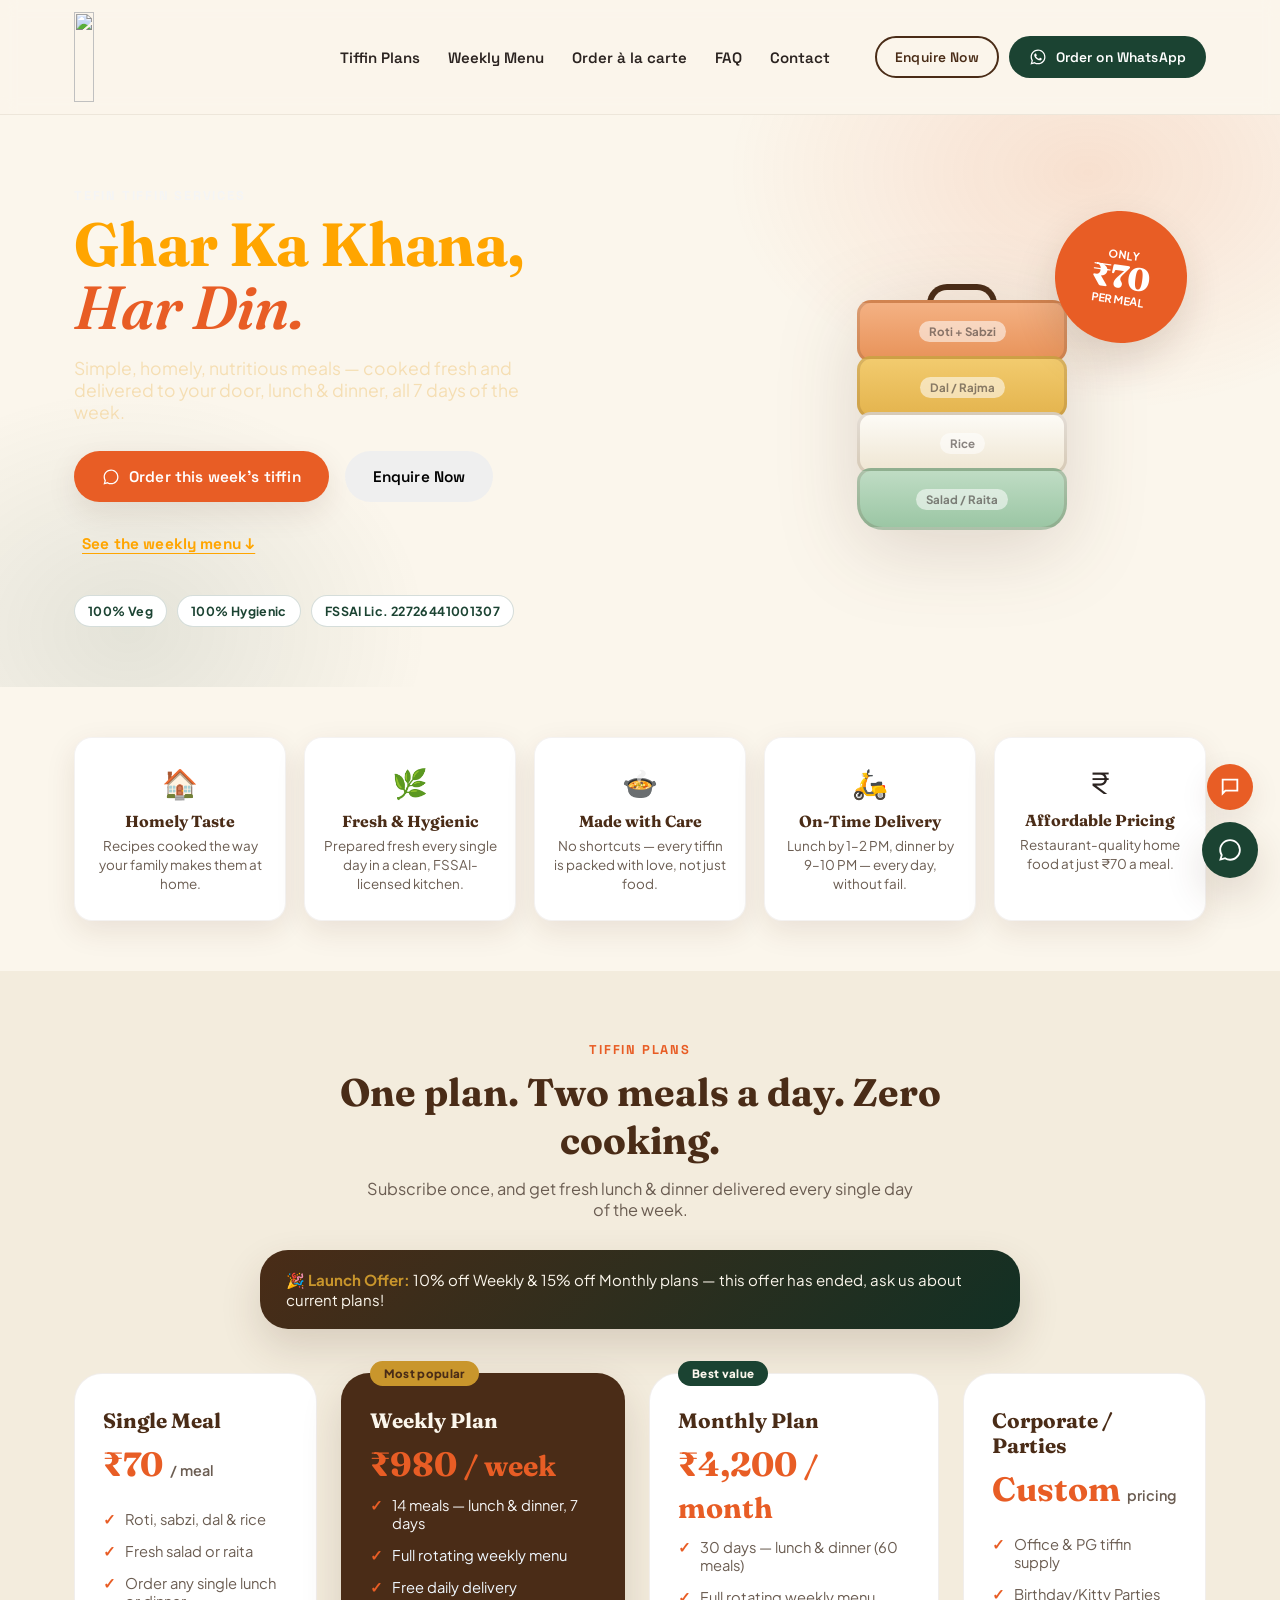
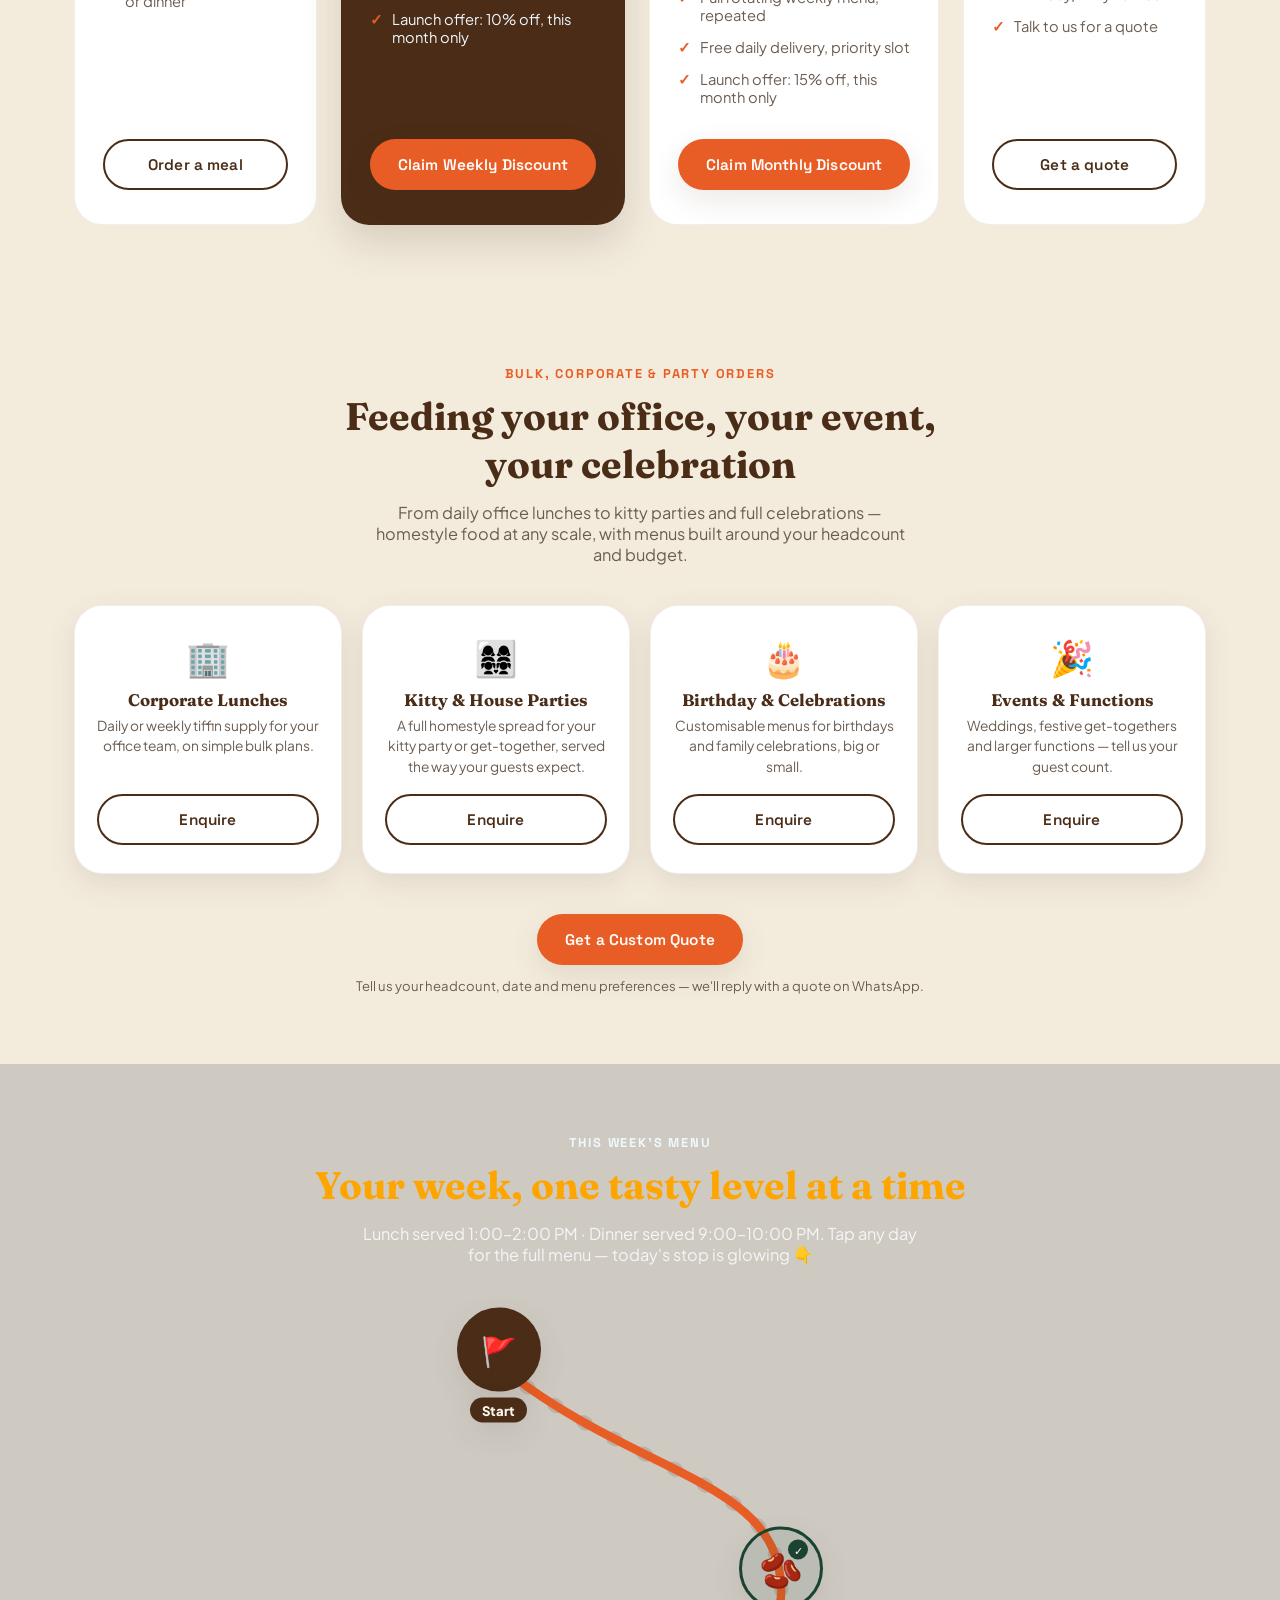
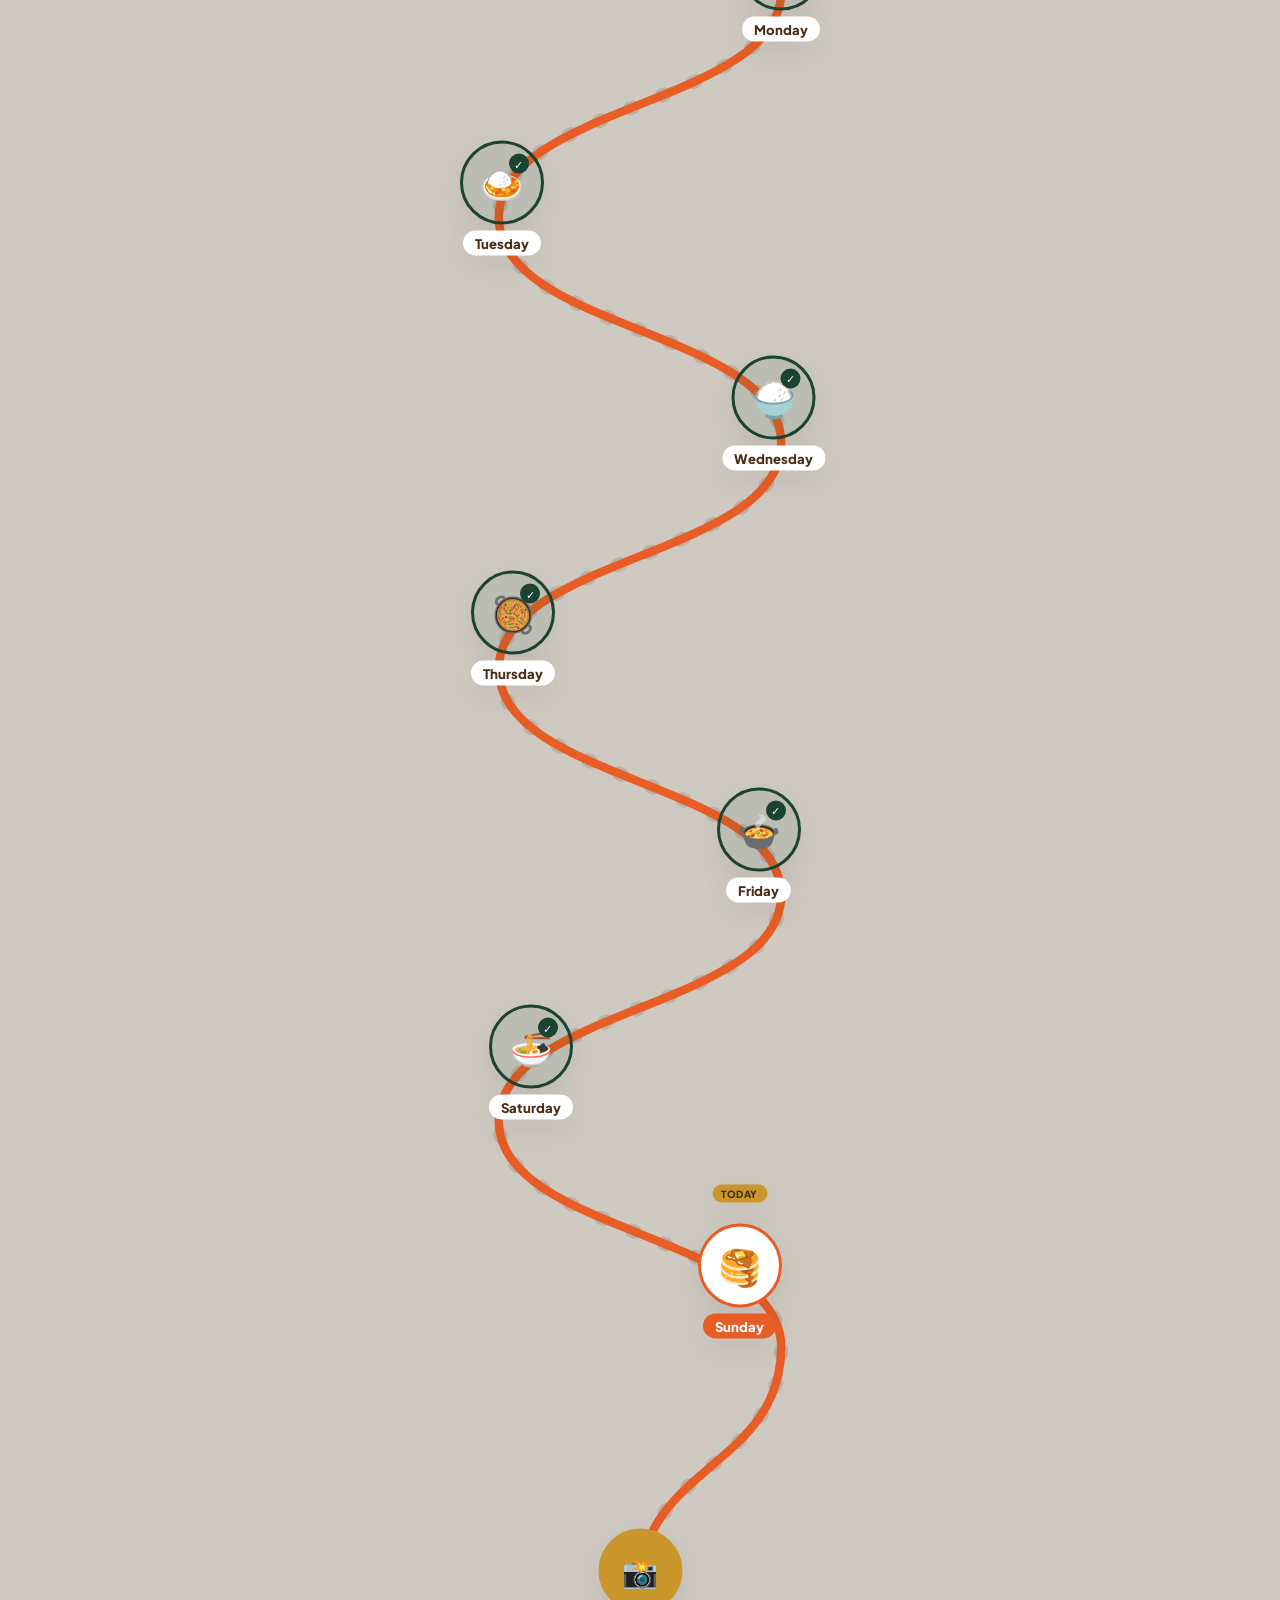
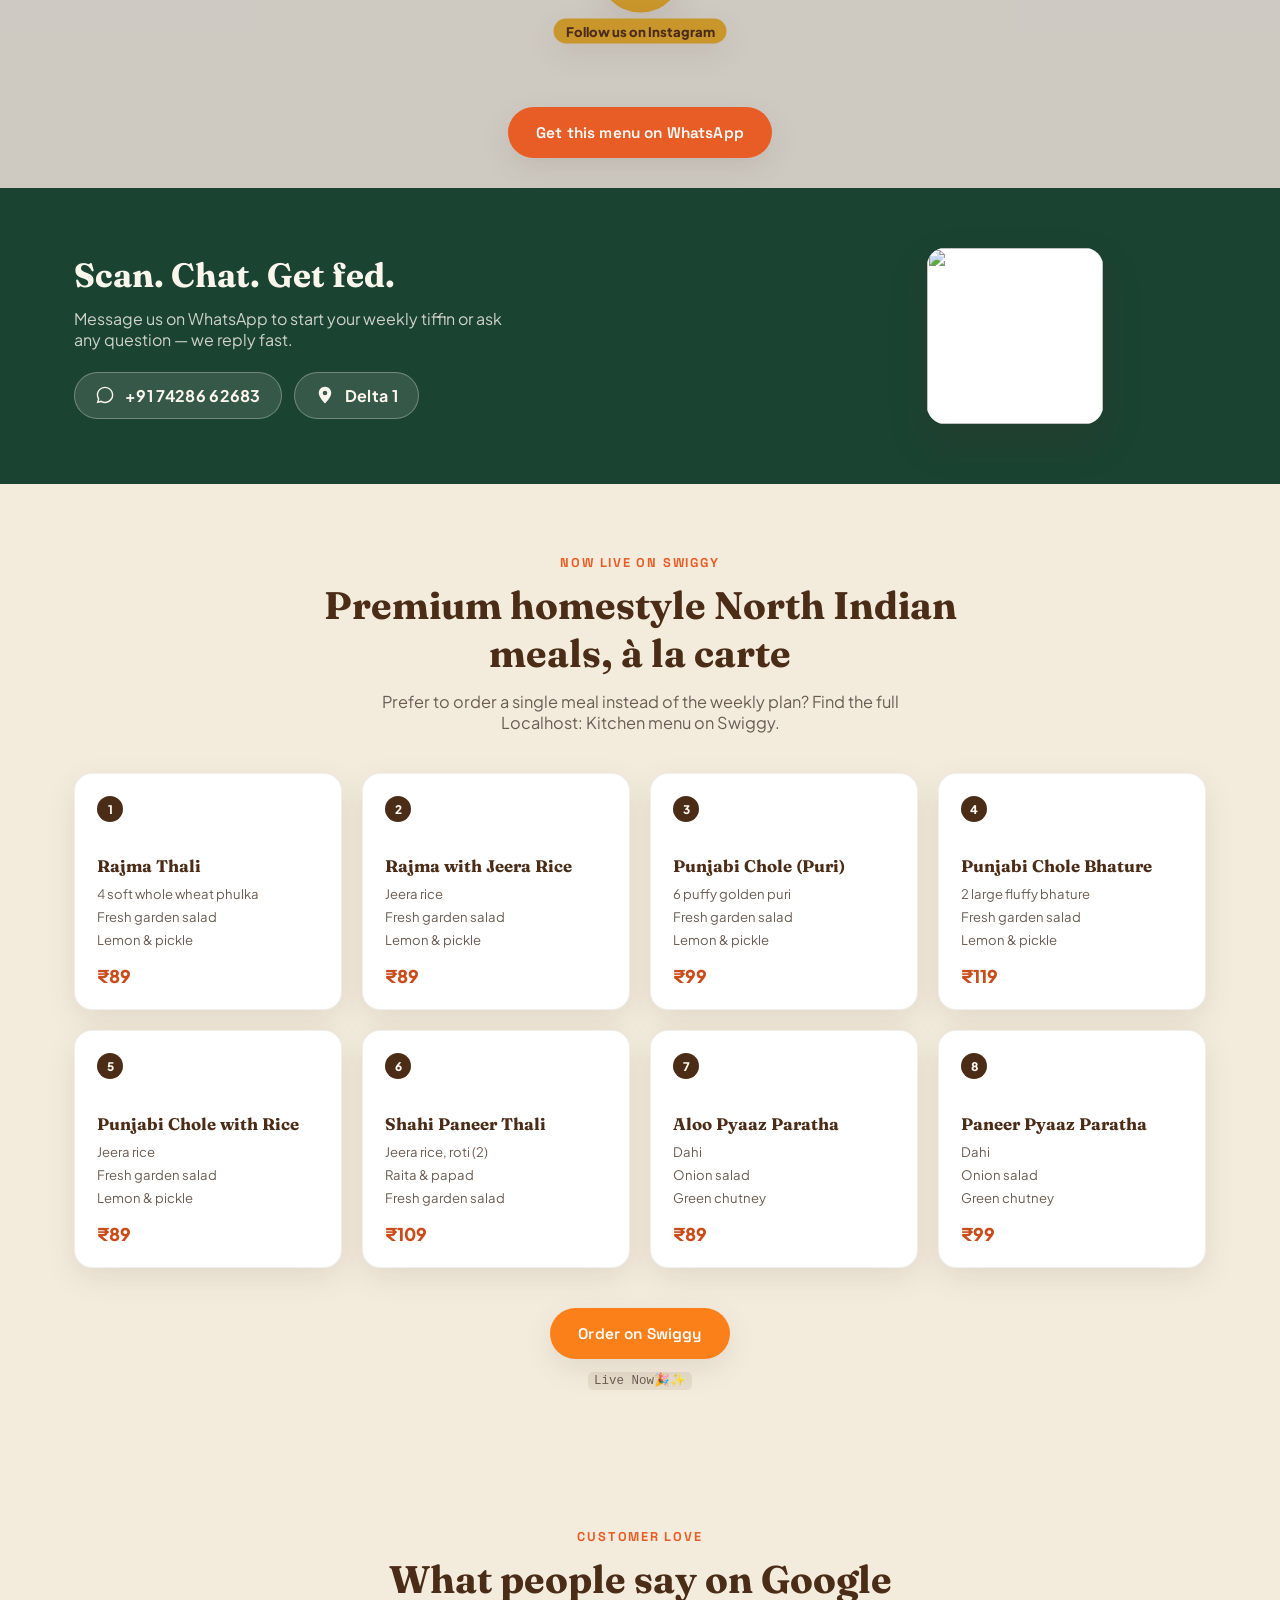
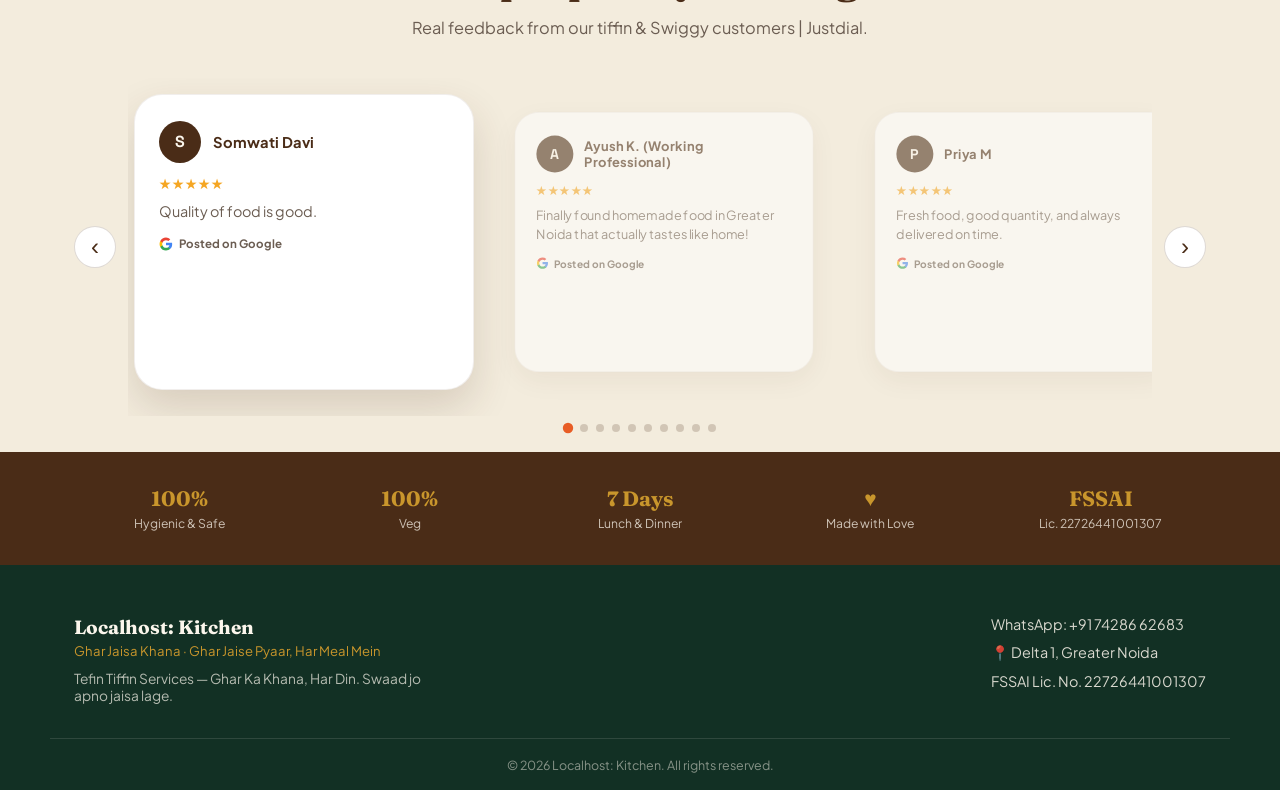
==== commit 375b8e29: "add swiggy link or offer" ====
--- a/index.html
+++ b/index.html
@@ -70,6 +70,7 @@
 <meta name="google-site-verification" content="5gVZaJXEPz7b8CGXZy4lvnwUR5CwL2-o9mjreXRBrK8" />
 <title>Localhost Kitchen | Homemade Tiffin Service in Greater Noida | Lunch & Dinner Delivery</title>
 <link rel="canonical" href="https://localhostkitchen.netlify.app/">
+<link rel="author" href="/humans.txt">
 <link rel="icon" type="image/png" sizes="48x48" href="images/Favicon_localhost.png">
 <link rel="apple-touch-icon" sizes="180x180" href="images/Favicon_localhost.png">
 <meta name="description" content="Localhost Kitchen offers fresh homemade tiffin service in Greater Noida. Healthy vegetarian lunch and dinner delivered daily. Starting from ₹70 per meal.">
@@ -450,7 +451,7 @@
         <a href="#" class="btn btn-swiggy" id="swiggyLink" target="_blank" rel="noopener">
           Order on Swiggy
         </a>
-        <p class="swiggy-note"><code>COMING SOON</code> ! 1 Day Left.</p>
+        <p class="swiggy-note"><code>Live Now🎉✨</code></p>
       </div>
     </div>
   </section>
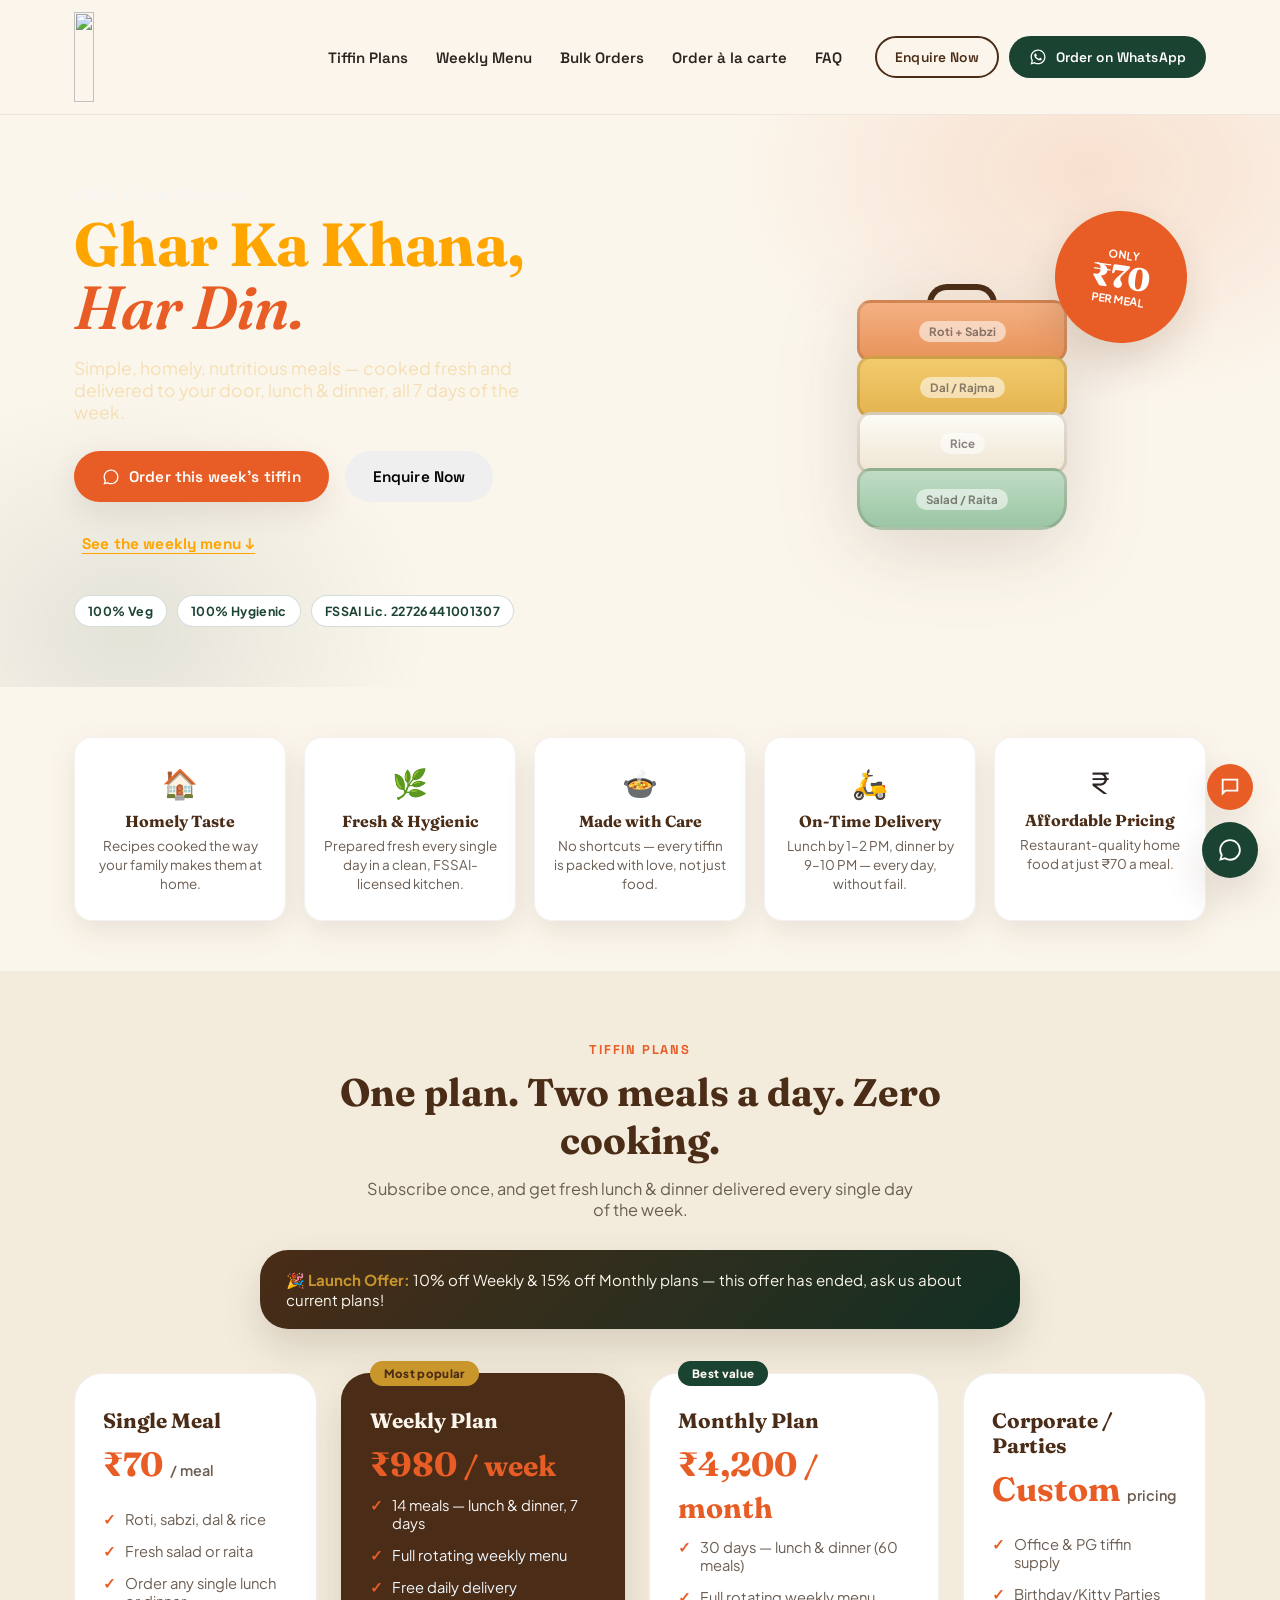
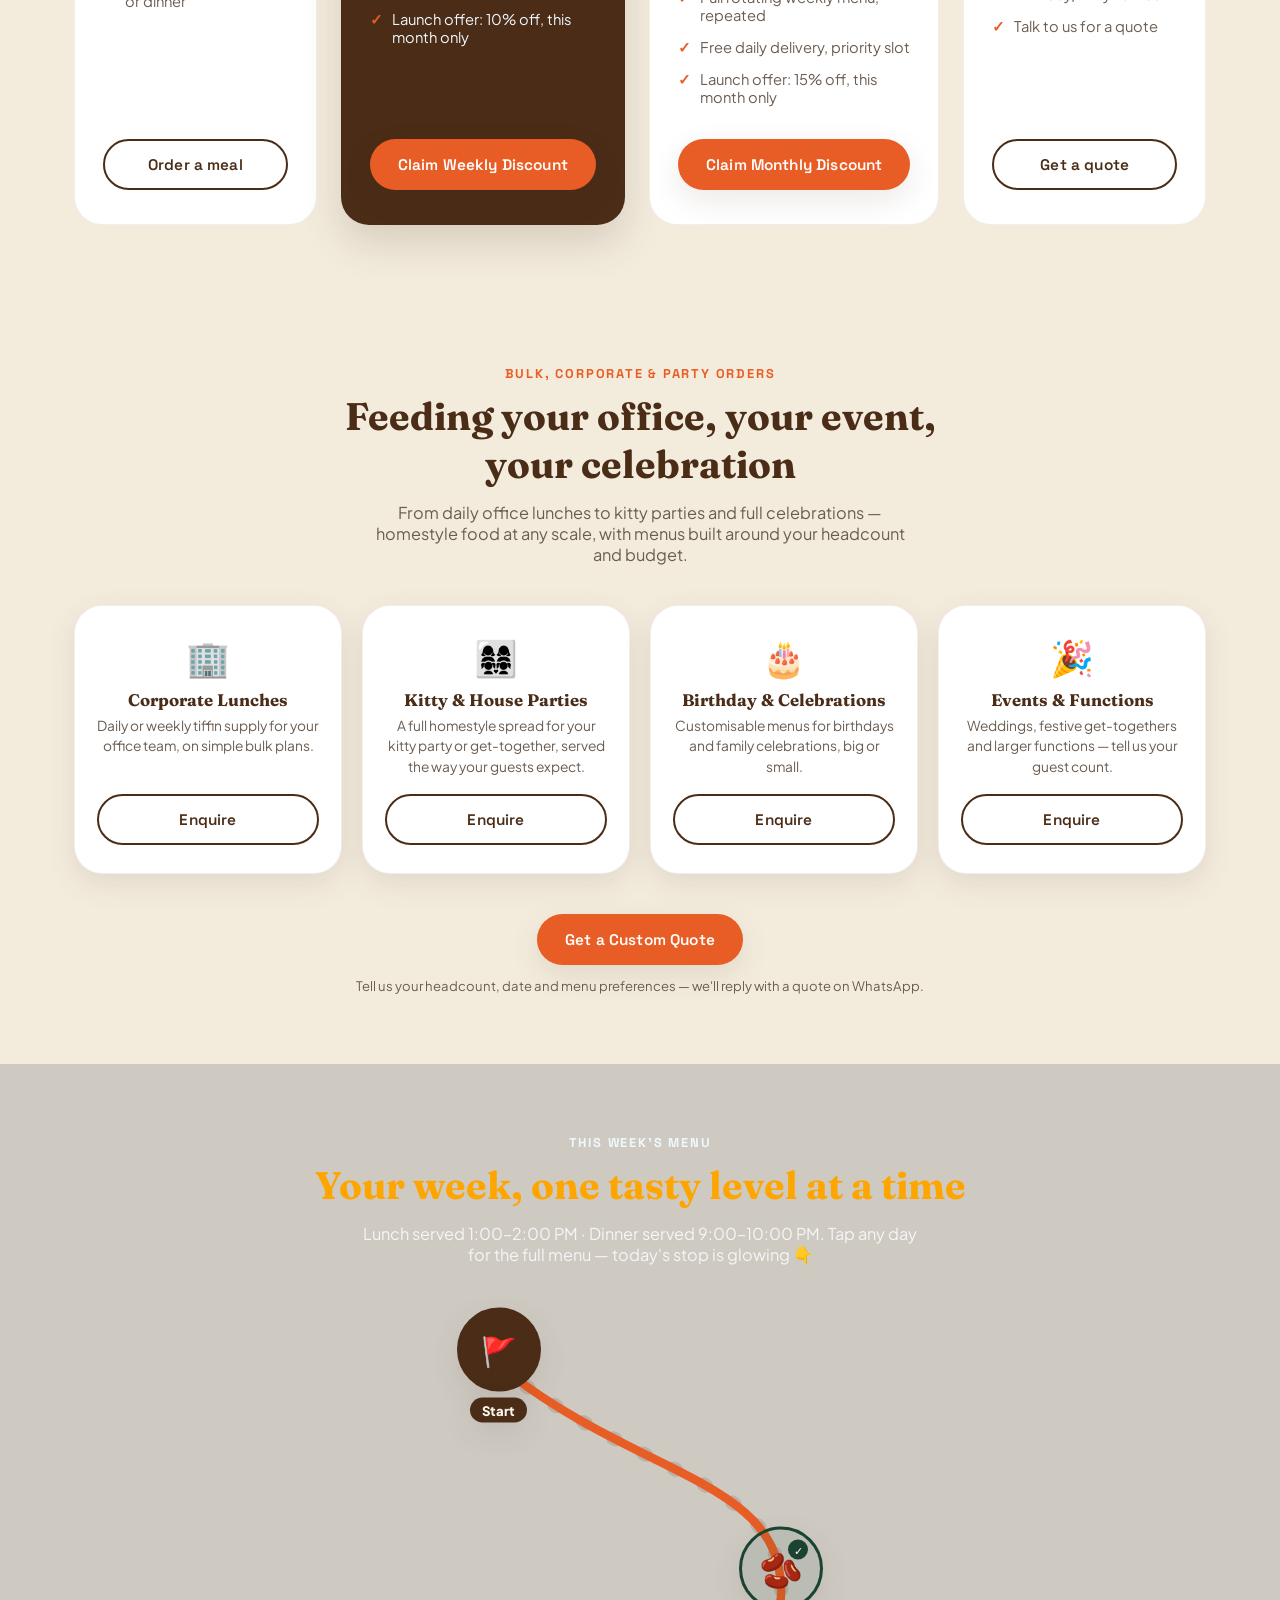
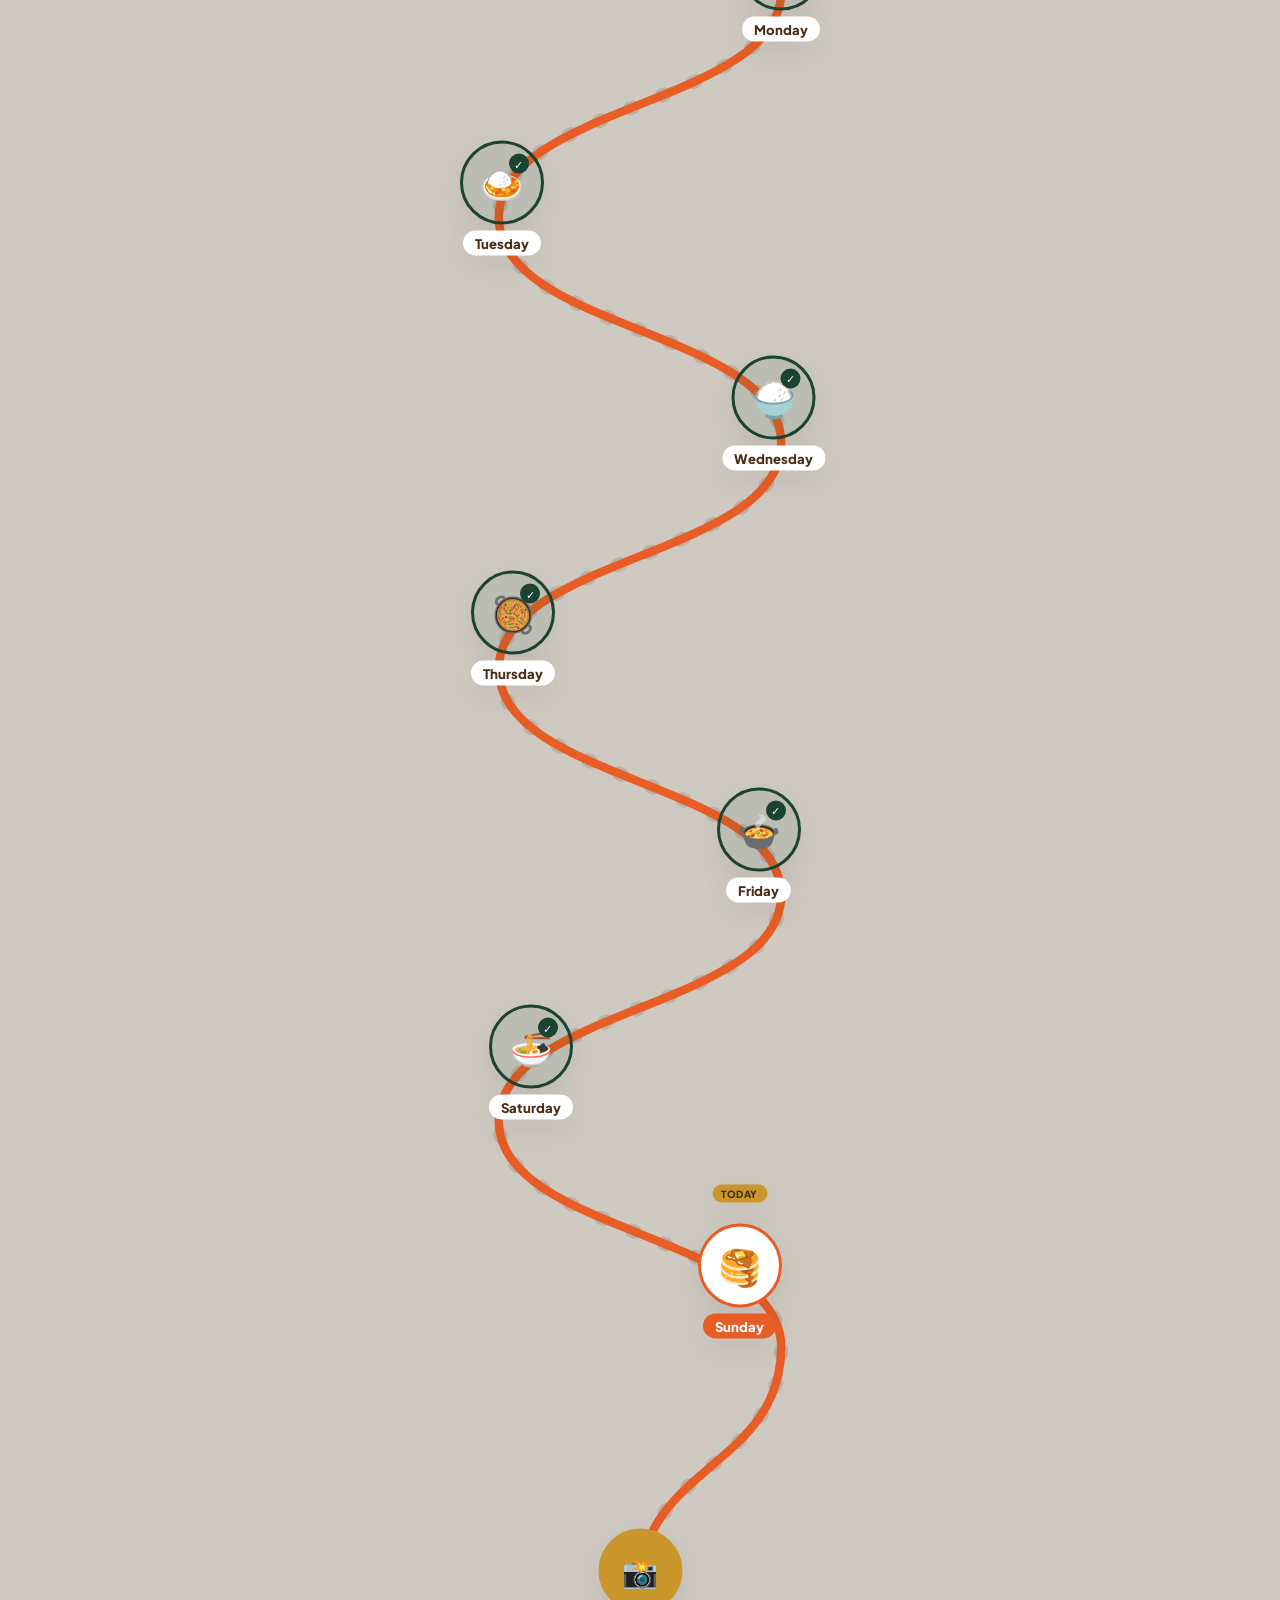
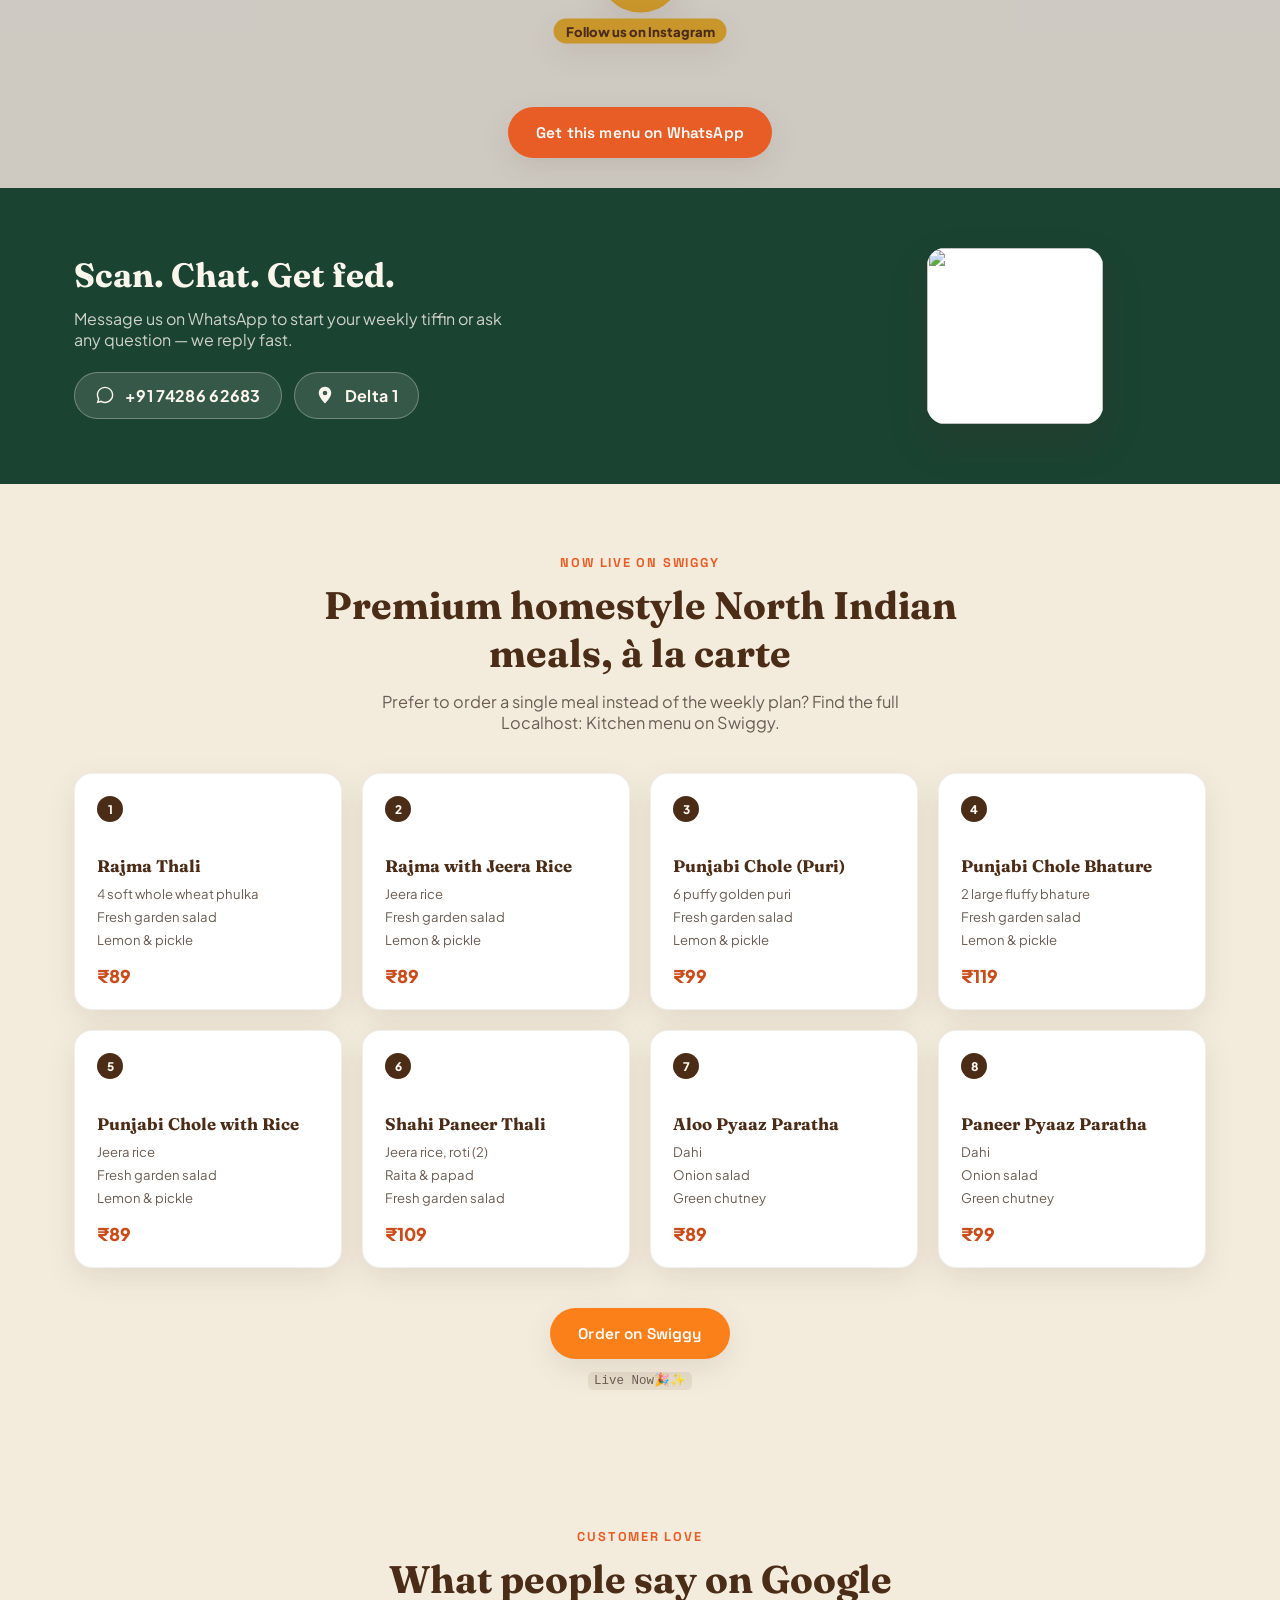
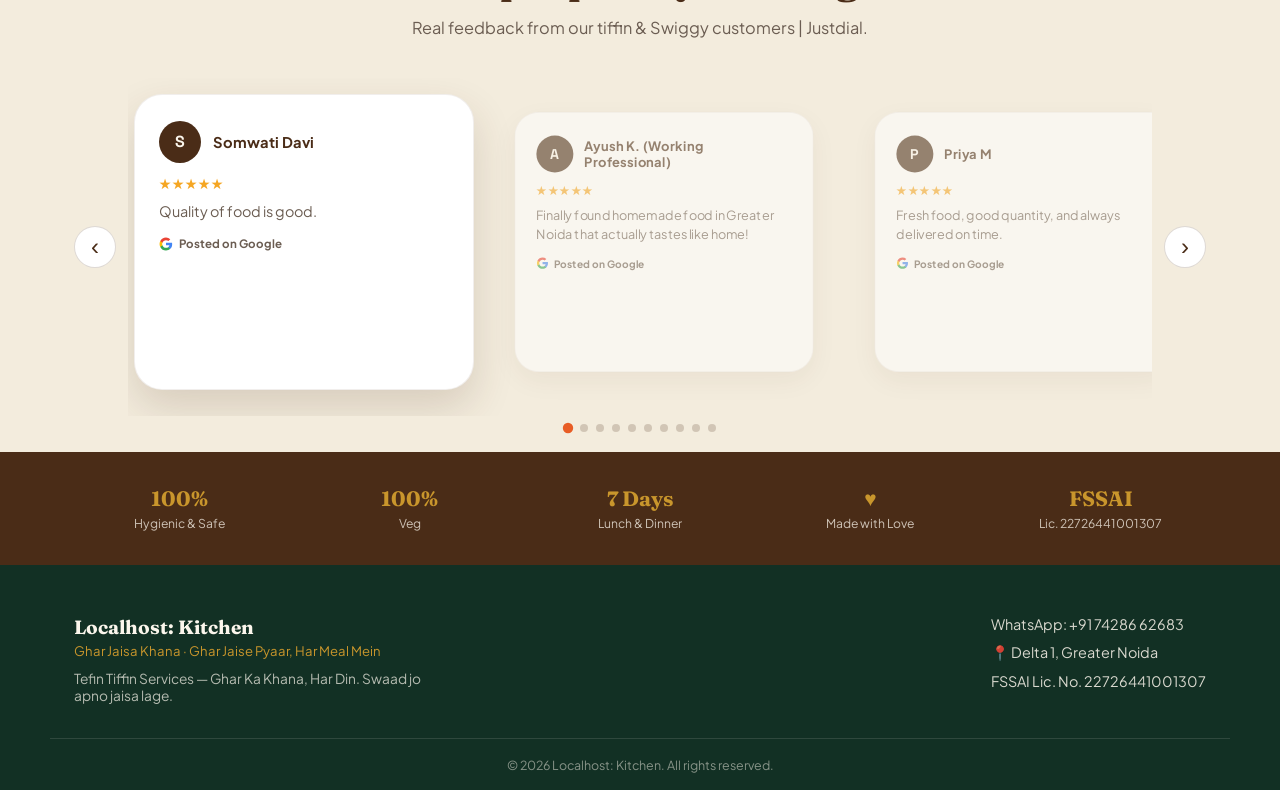
==== commit 274e1545: "Addes Menu page and link other pages to menu" ====
--- a/index.html
+++ b/index.html
@@ -10,7 +10,7 @@
   "url":"https://localhostkitchen.netlify.app/",
   "telephone":"+91-7428662683",
   "description":"Homemade vegetarian tiffin service in Greater Noida offering fresh lunch and dinner every day. Meals start from ₹70 and monthly subscription is available for ₹3570.",
-  "servesCuisine":"Indian",
+  "servesCuisine":"Indian Vegetarian",
   "priceRange":"₹70 - ₹3570",
   "currenciesAccepted":"INR",
   "paymentAccepted":"UPI, Cash",
@@ -34,30 +34,31 @@
     "Gamma 1",
     "Knowledge Park"
   ],
-  "sameAs":[
-    "https://www.instagram.com/localhost.kitchen/",
-    "https://share.google/eZuXLdYk99x84A1C8",
-    "menu": "https://localhostkitchen.netlify.app/#menu",
-    "hasMenu": "https://localhostkitchen.netlify.app/#menu"
-  ],
-  "hasOfferCatalog":{
-    "@type":"OfferCatalog",
-    "name":"Meal Plans",
-    "itemListElement":[
-      {
-        "@type":"Offer",
-        "name":"Single Meal",
-        "price":"70",
-        "priceCurrency":"INR"
-      },
-      {
-        "@type":"Offer",
-        "name":"Monthly Subscription",
-        "price":3570",
-        "priceCurrency":"INR"
-      }
-    ]
-  },
+"sameAs":[
+  "https://www.instagram.com/localhost.kitchen/",
+  "https://share.google/eZuXLdYk99x84A1C8"
+],
+"menu":"https://localhostkitchen.netlify.app/#menu",
+"hasMenu":"https://localhostkitchen.netlify.app/#menu",
+
+"hasOfferCatalog":{
+  "@type":"OfferCatalog",
+  "name":"Meal Plans",
+  "itemListElement":[
+    {
+      "@type":"Offer",
+      "name":"Single Meal",
+      "price":"70",
+      "priceCurrency":"INR"
+    },
+    {
+      "@type":"Offer",
+      "name":"Monthly Subscription",
+      "price":"3570",
+      "priceCurrency":"INR"
+    }
+  ]
+},
   "identifier":{
     "@type":"PropertyValue",
     "name":"FSSAI",
@@ -105,10 +106,10 @@
     </a>
     <nav class="nav-links" id="navLinks">
       <a href="#tiffin">Tiffin Plans</a>
-      <a href="#menu">Weekly Menu</a>
+      <a href="menu.html">Weekly Menu</a>
+      <a href="menu.html#bulk">Bulk Orders</a>
       <a href="#swiggy">Order à la carte</a>
       <a href="faq.html">FAQ</a>
-      <a href="#contact">Contact</a>
     </nav>
     <div class="nav-cta">
       <button type="button" class="btn btn-outline" data-open-modal="enquiryModal">Enquire Now</button>
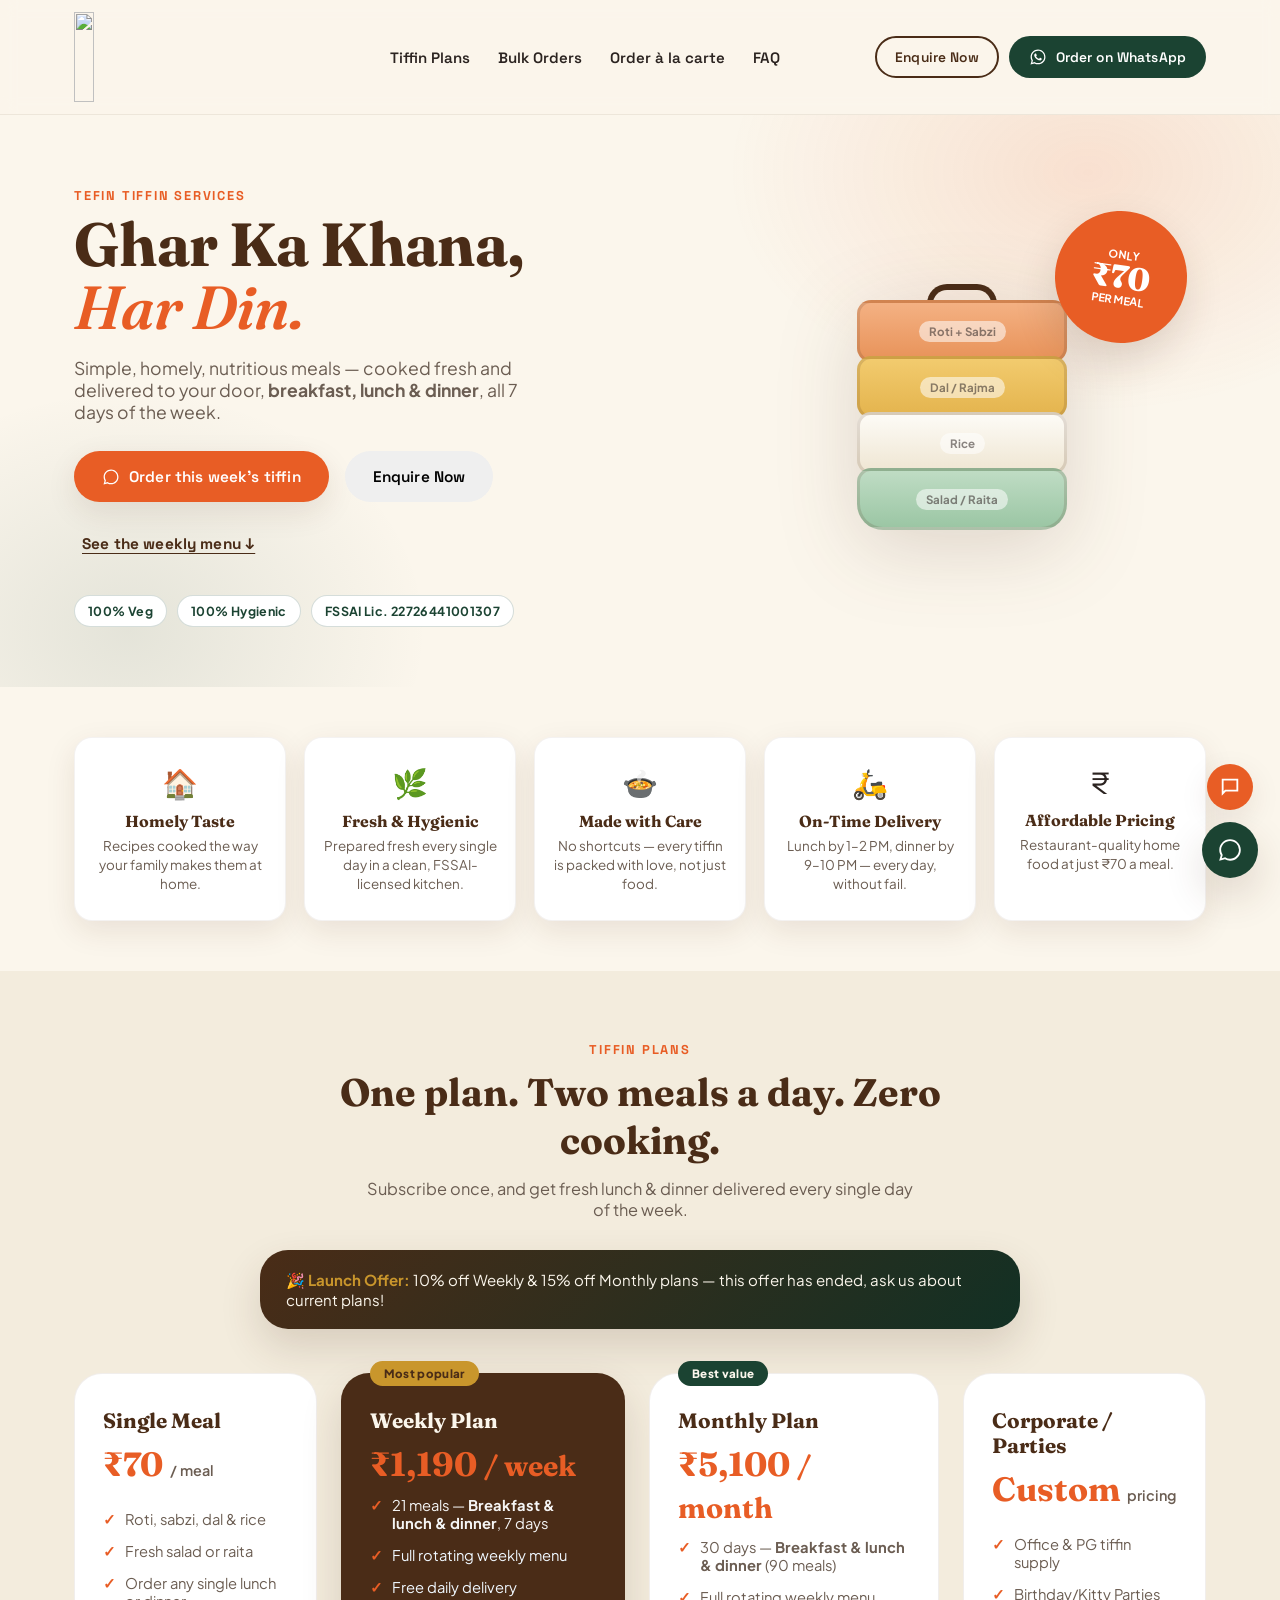
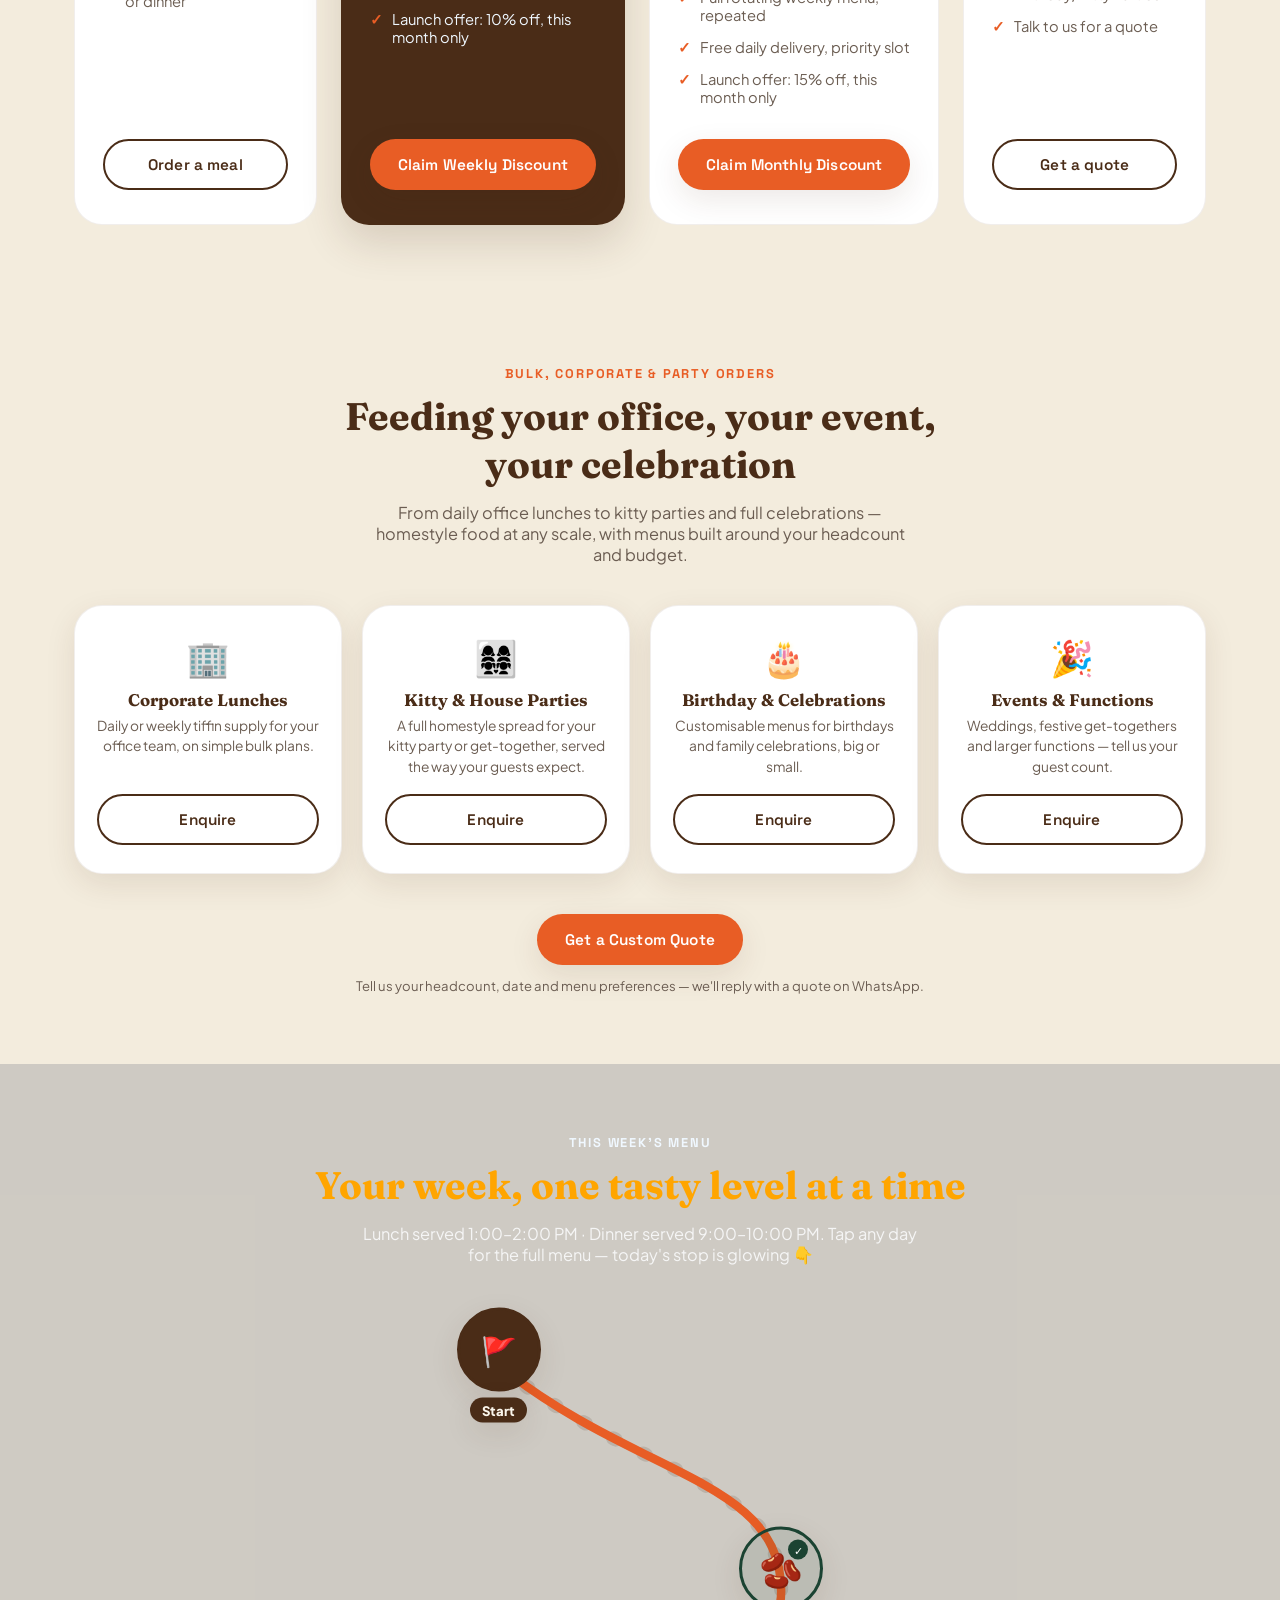
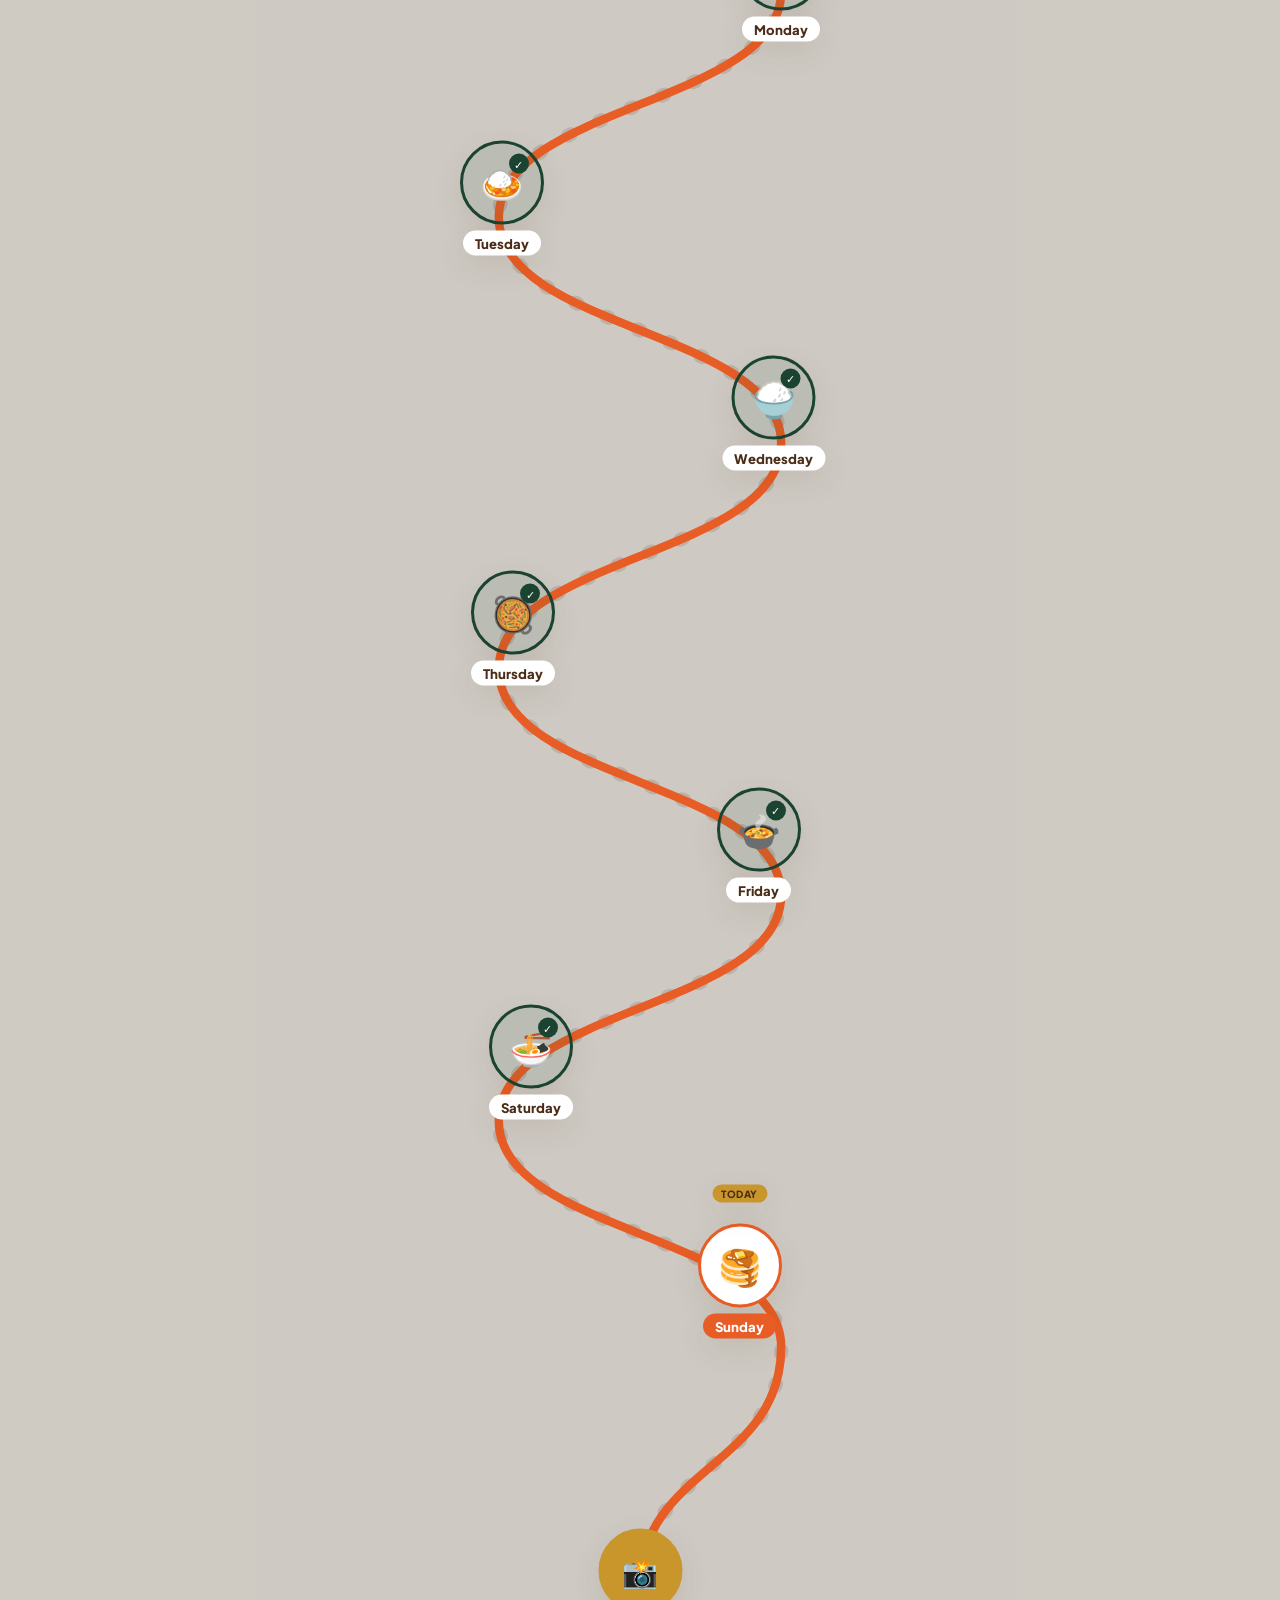
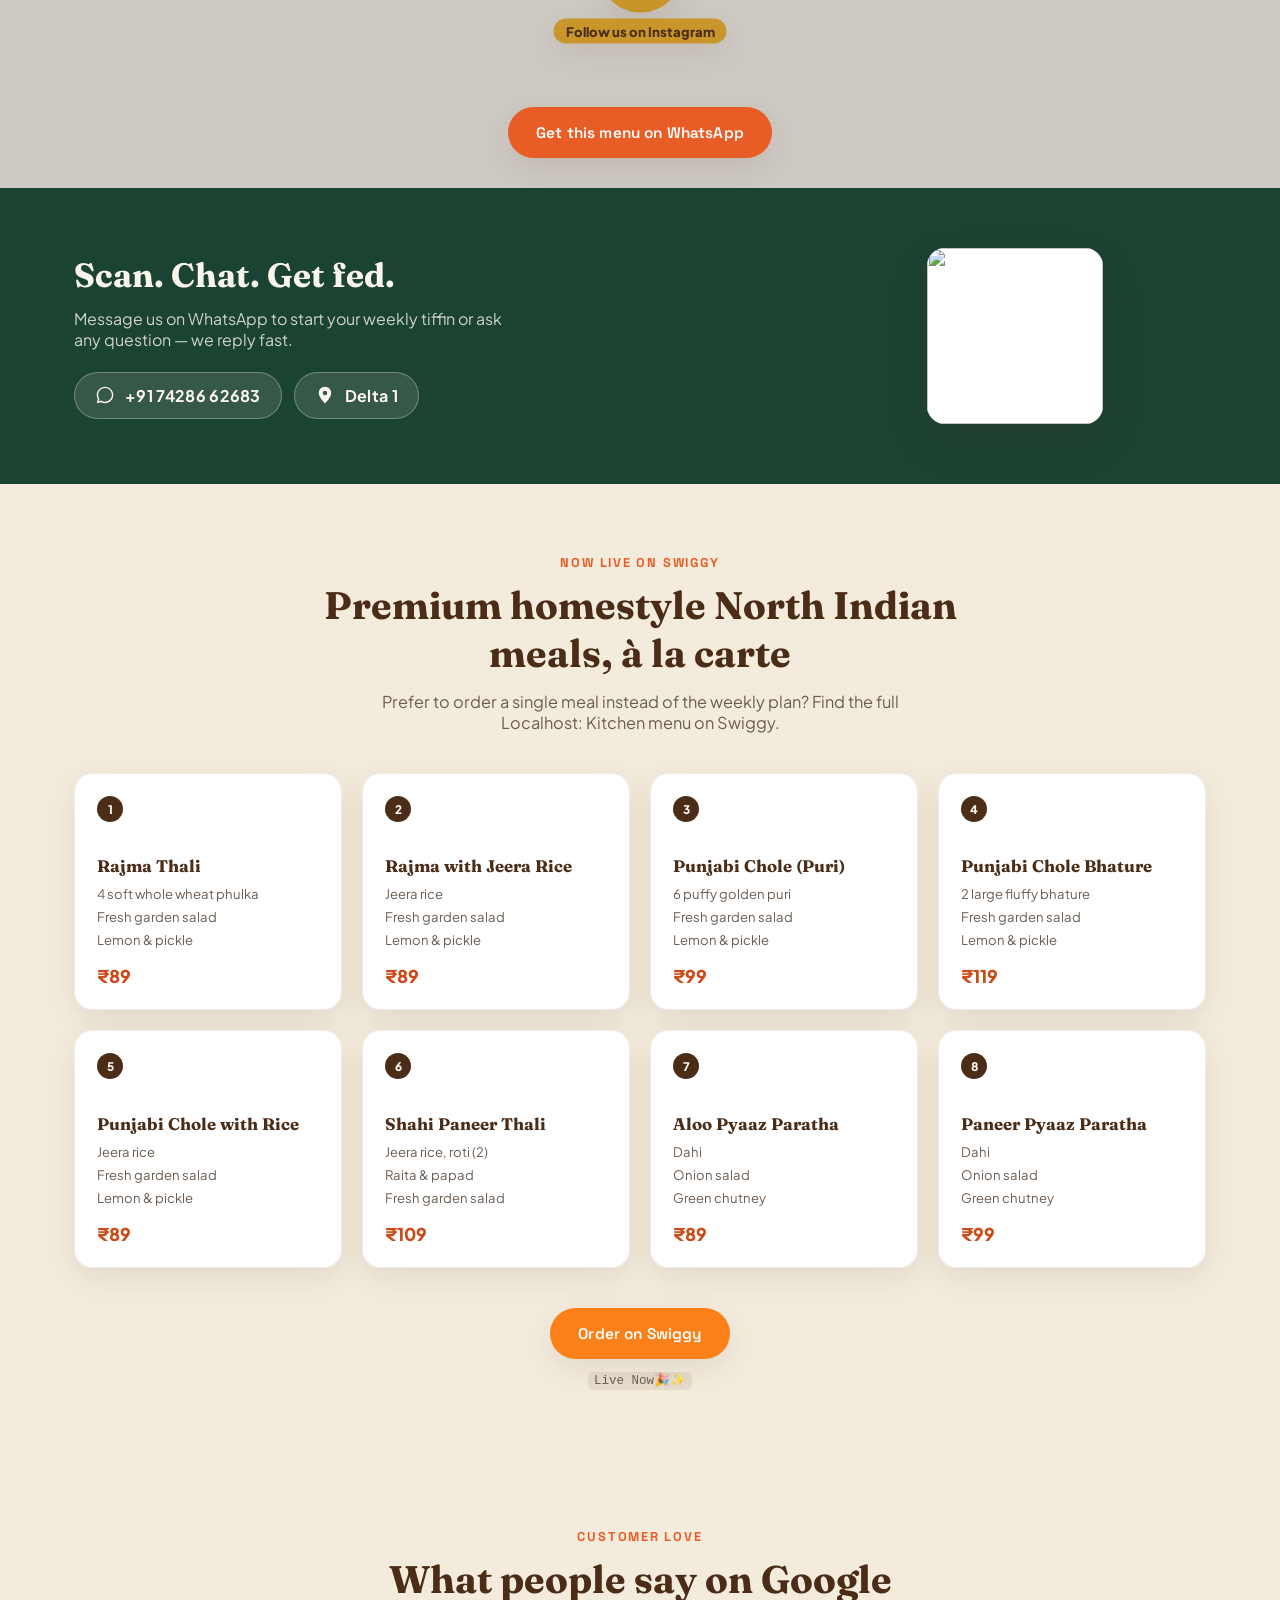
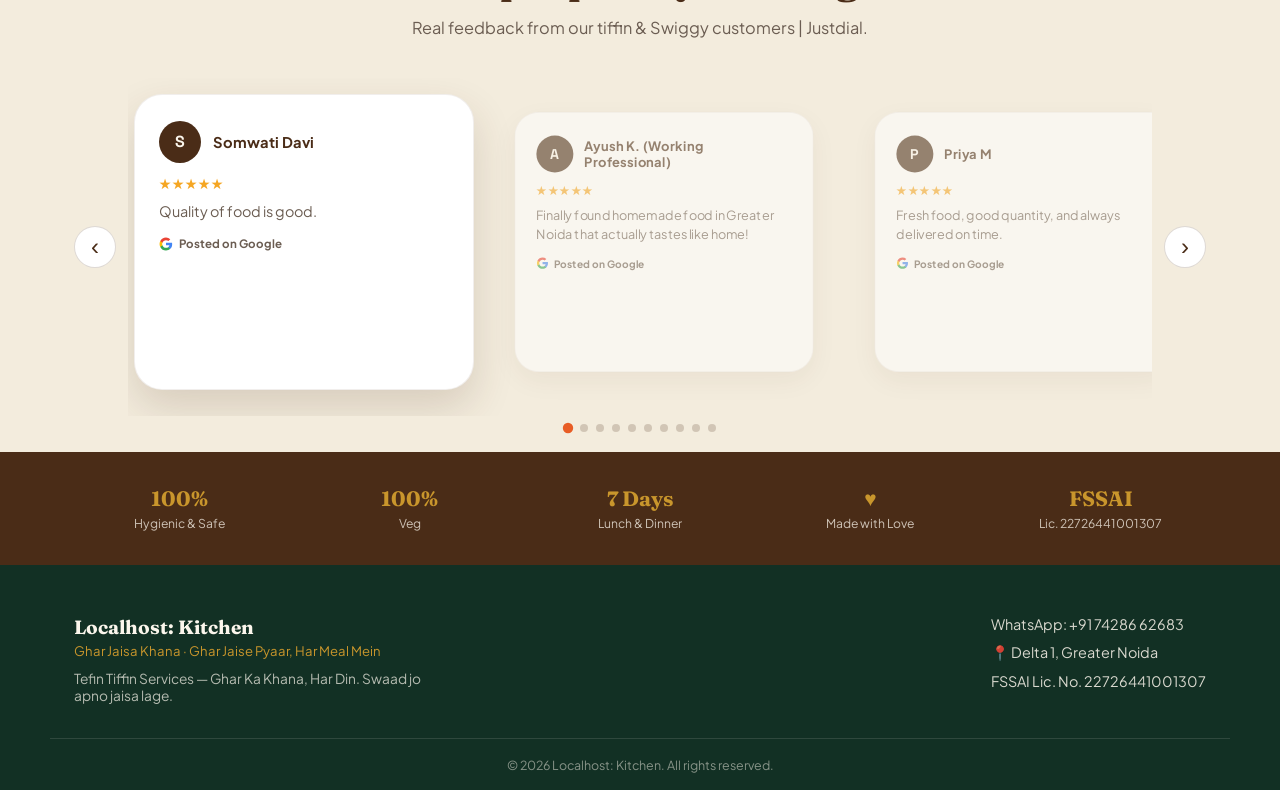
==== commit 7f2ae986: "fix prices and final offer" ====
--- a/index.html
+++ b/index.html
@@ -9,13 +9,13 @@
   "image":"https://localhostkitchen.netlify.app/images/Favicon_localhost.png",
   "url":"https://localhostkitchen.netlify.app/",
   "telephone":"+91-7428662683",
-  "description":"Homemade vegetarian tiffin service in Greater Noida offering fresh lunch and dinner every day. Meals start from ₹70 and monthly subscription is available for ₹3570.",
+  "description":"Homemade vegetarian tiffin service in Greater Noida offering fresh lunch and dinner every day. Meals start from ₹70 and monthly subscription is available for ₹4335.",
   "servesCuisine":"Indian Vegetarian",
-  "priceRange":"₹70 - ₹3570",
+  "priceRange":"₹70 - ₹4335",
   "currenciesAccepted":"INR",
   "paymentAccepted":"UPI, Cash",
   "menu":"https://localhostkitchen.netlify.app/",
-  "hasMenu":"https://localhostkitchen.netlify.app/",
+  "hasMenu":"https://localhostkitchen.netlify.app/menu.html",
   "address":{
     "@type":"PostalAddress",
      "streetAddress": "C - 334, Delta 1",
@@ -54,7 +54,7 @@
     {
       "@type":"Offer",
       "name":"Monthly Subscription",
-      "price":"3570",
+      "price":"4335",
       "priceCurrency":"INR"
     }
   ]
@@ -105,8 +105,7 @@
       </span> -->
     </a>
     <nav class="nav-links" id="navLinks">
-      <a href="#tiffin">Tiffin Plans</a>
-      <a href="menu.html">Weekly Menu</a>
+      <a href="menu.html">Tiffin Plans</a>
       <a href="menu.html#bulk">Bulk Orders</a>
       <a href="#swiggy">Order à la carte</a>
       <a href="faq.html">FAQ</a>
@@ -131,16 +130,16 @@
     <div class="hero-bg" aria-hidden="true"></div>
     <div class="hero-inner">
       <div class="hero-copy">
-        <p class="eyebrow" style="color: whitesmoke;" >Tefin Tiffin Services</p>
-        <h1 style="color: orange;">Ghar Ka Khana,<br><span class="accent">Har Din.</span></h1>
-        <p class="hero-sub" style="color: wheat;" >Simple, homely, nutritious meals — cooked fresh and delivered to your door, lunch &amp; dinner, all 7 days of the week.</p>
+        <p class="eyebrow" >Tefin Tiffin Services</p>
+        <h1 >Ghar Ka Khana,<br><span class="accent">Har Din.</span></h1>
+        <p class="hero-sub" >Simple, homely, nutritious meals — cooked fresh and delivered to your door, <b>breakfast, lunch &amp; dinner</b>, all 7 days of the week.</p>
         <div class="hero-actions">
           <button type="button" class="btn btn-primary" data-wa-order="Hi! I'd like to know more about the Tefin weekly tiffin plan.">
             <svg viewBox="0 0 24 24" width="18" height="18" fill="currentColor"><path d="M12.04 2C6.58 2 2.13 6.45 2.13 11.91c0 1.75.46 3.45 1.32 4.95L2 22l5.29-1.39a9.87 9.87 0 0 0 4.75 1.21h.01c5.46 0 9.9-4.45 9.9-9.91C21.96 6.45 17.5 2 12.04 2zm0 18.06h-.01a8.2 8.2 0 0 1-4.18-1.15l-.3-.18-3.13.82.84-3.05-.2-.31a8.16 8.16 0 0 1-1.26-4.37c0-4.53 3.7-8.22 8.24-8.22 2.2 0 4.27.86 5.83 2.42a8.19 8.19 0 0 1 2.41 5.82c0 4.54-3.7 8.22-8.24 8.22z"/></svg>
             Order this week's tiffin
           </button>
           <button type="button" class="btn " data-open-modal="enquiryModal">Enquire Now</button>
-          <a href="#menu" class="btn btn-ghost" style="color: orange;"><strong>See the weekly menu ↓</strong></a>
+          <a href="#menu" class="btn btn-ghost"><strong>See the weekly menu ↓</strong></a>
         </div>
         <div class="hero-badges">
           <span>100% Veg</span>
@@ -232,12 +231,12 @@
           <span class="plan-badge">Most popular</span>
           <h3>Weekly Plan</h3>
           <div class="plan-price-wrap">
-            <p class="plan-price-original" id="weeklyOriginalPrice">₹980 <span>/ week</span></p>
-            <p class="plan-price promo-price" id="weeklyPromoPrice">₹882 <span>/ week</span></p>
+            <p class="plan-price-original" id="weeklyOriginalPrice">₹1,190 <span>/ week</span></p>
+            <p class="plan-price promo-price" id="weeklyPromoPrice">₹1,071 <span>/ week</span></p>
           </div>
           <span class="discount-badge" id="weeklyDiscountBadge">10% OFF</span>
           <ul>
-            <li style="color: whitesmoke;">14 meals — lunch &amp; dinner, 7 days</li>
+            <li style="color: whitesmoke;">21 meals — <b>Breakfast &amp; lunch &amp; dinner</b>, 7 days</li>
             <li style="color: aliceblue;" >Full rotating weekly menu</li>
             <li style="color: aliceblue;">Free daily delivery</li>
             <li style="color: aliceblue;">Launch offer: 10% off, this month only</li>
@@ -248,12 +247,12 @@
           <span class="plan-badge plan-badge--green">Best value</span>
           <h3>Monthly Plan</h3>
           <div class="plan-price-wrap">
-            <p class="plan-price-original" id="monthlyOriginalPrice">₹4,200 <span>/ month</span></p>
-            <p class="plan-price promo-price" id="monthlyPromoPrice">₹3,570 <span>/ month</span></p>
+            <p class="plan-price-original" id="monthlyOriginalPrice">₹5,100 <span>/ month</span></p>
+            <p class="plan-price promo-price" id="monthlyPromoPrice">₹4,335 <span>/ month</span></p>
           </div>
           <span class="discount-badge" id="monthlyDiscountBadge">15% OFF</span>
           <ul>
-            <li>30 days — lunch &amp; dinner (60 meals)</li>
+            <li>30 days — <b>Breakfast &amp; lunch &amp; dinner</b> (90 meals)</li>
             <li>Full rotating weekly menu, repeated</li>
             <li>Free daily delivery, priority slot</li>
             <li>Launch offer: 15% off, this month only</li>
--- a/style.css
+++ b/style.css
@@ -316,7 +316,7 @@
     min-height: 100vh;
 }
 #menu-video{
-    position: fixed;
+    position: absolute;
     top: 0;
     left: 0;
     width: 100%;
